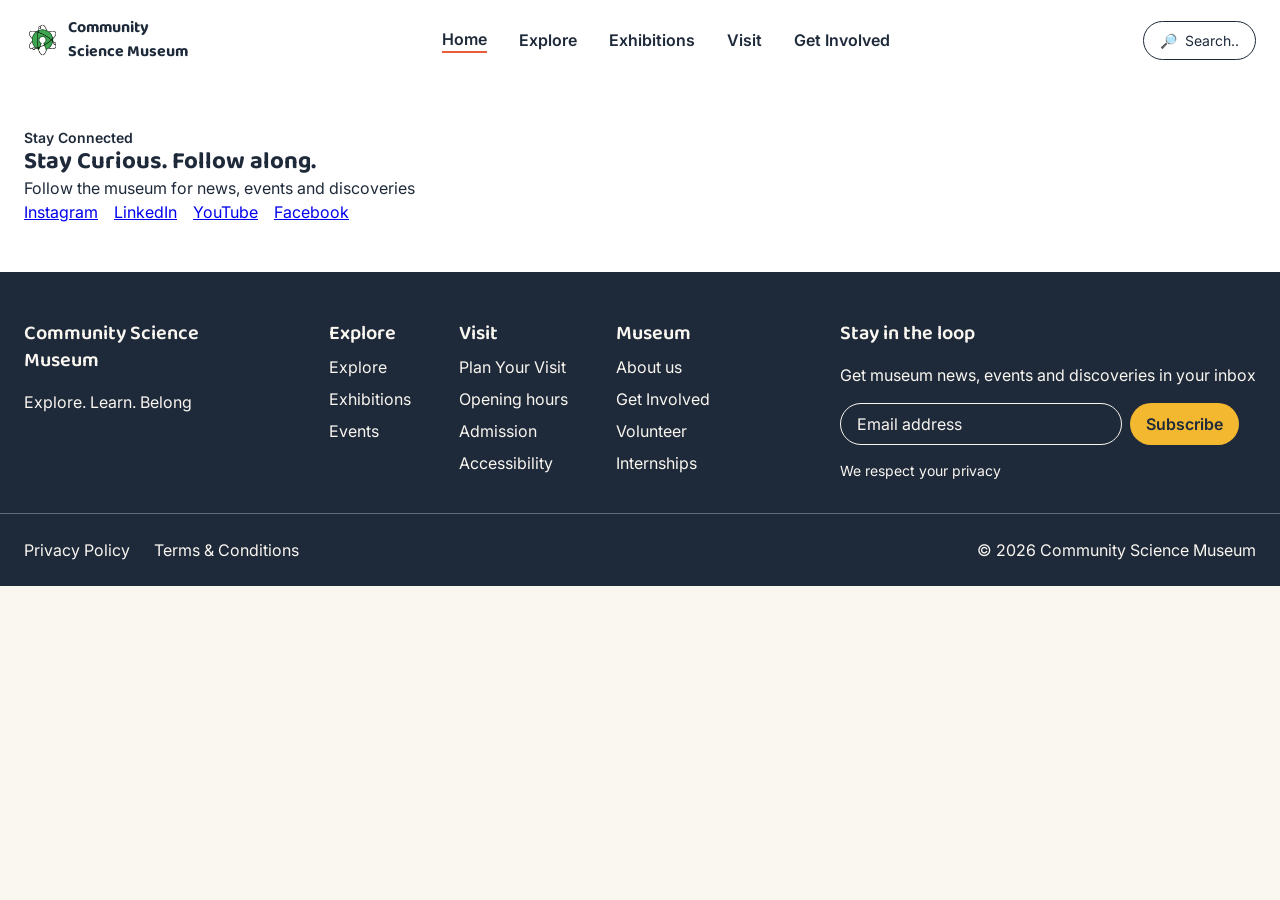
==== index.html @ ab9bcbfc "Build shared layout and base styles" ====
<!DOCTYPE html>
<html lang="en">
<head>
    <meta charset="UTF-8">
    <meta name="viewport" content="width=device-width, initial-scale=1.0">
    <title>Community Science Museum</title>

    <link rel="preconnect" href="https://fonts.googleapis.com"/>
    <link rel="preconnect" href="https://fonts.gstatic.com" crossorigin/>
    <link href="https://fonts.googleapis.com/css2?family=Baloo+2:wght@600;700;800&family=Inter:wght@400;600&display=swap" rel="stylesheet"/>

    <link rel="stylesheet" href="css/styles.css">
</head>
<body>
    <header class="site-header">
        <div class="container header-content">
            <a class="site-logo" href="index.html">
                <img src="images/logo.jpg" alt="Community Science Museum Logo">
                <span>Community<br /> Science Museum</span>
            </a>
            <nav class="main-nav" aria-label="Main navigation">
                <a class="active" href="index.html">Home</a>
                <a href="explore.html">Explore</a>
                <a href="exhibitions.html">Exhibitions</a>
                <a href="visit.html">Visit</a>
                <a href="get-involved.html">Get Involved</a>
            </nav>
            <div class="search-bar">
                <span class="search-icon">🔎</span>
                <span>Search..</span>
            </div>
            <button class="menu-toggle" aria-label="Open navigation">
                <span></span>
                <span></span>
                <span></span>
            </button>

        </div>
    </header>
    <section class="stay-connected">
        <div class="container stay-connected-content">
            <div>
                <p class="label">Stay Connected</p>
                <h2>Stay Curious. Follow along.</h2>
                <p>Follow the museum for news, events and discoveries</p>
            </div>

            <div class="social-links">
                <a href="#" aria-label="Instagram">Instagram</a>
                <a href="#" aria-label="LinkedIn">LinkedIn</a>
                <a href="#" aria-label="YouTube">YouTube</a>
                <a href="#" aria-label="Facebook">Facebook</a>
            </div>
        </div>
    </section>

    <footer class="site-footer">
        <div class="container footer-content">
            <div class="footer-brand">
                <h3>Community Science<br /> Museum</h3>
                <p>Explore. Learn. Belong</p>
            </div>
            <div class="footer-links">
                <div>
                    <h3>Explore</h3>
                    <a href="explore.html">Explore</a>
                    <a href="exhibitions.html">Exhibitions</a>
                    <a href="#">Events</a>
                </div>
                <div>
                    <h3>Visit</h3>
                    <a href="visit.html">Plan Your Visit</a>
                    <a href="#">Opening hours</a>
                    <a href="#">Admission</a>
                    <a href="#">Accessibility</a>
                </div>
                <div>
                    <h3>Museum</h3>
                    <a href="#">About us</a>
                    <a href="get-involved.html">Get Involved</a>
                    <a href="get-involved.html">Volunteer</a>
                    <a href="get-involved.html">Internships</a>
                </div>
            </div>
            <div class="newsletter">
                <h3>Stay in the loop</h3>
                <p>Get museum news, events and discoveries in your inbox</p>
                <div class="newsletter-form">
                    <input type="email" placeholder="Email address" aria-label="Email address" />
                    <button type="button">Subscribe</button>
                </div>
                <p class="small-text">We respect your privacy</p>
            </div>
        </div>
            <div class="container footer-bottom">
                <div>
                    <a href="#">Privacy Policy</a>
                    <a href="#">Terms & Conditions</a>
                </div>
                <p>&copy; 2026 Community Science Museum</p>
            </div>
    </footer>
</body>
</html>
---- css/styles.css ----
:root {
    --color-navy: #1e2a3a;
    --color-background: #faf6f0;
    --color-border: #e5e2d9;
    --color-text-secondary: #5f6b78;

    --color-coral: #e85d3b;
    --color-purple: #6c4fd1;
    --color-green: #4ca771;
    --color-teal: #2e8b8b;
    --color-yellow: #f4b730;

    --space-1: 8px;
    --space-2: 16px;
    --space-3: 24px;
    --space-4: 32px;
    --space-5: 48px;
    --space-6: 64px;
}

/* Base Styles */

* {
    box-sizing: border-box;
}

img {
    max-width: 100%;
    display: block;
}

/* Global Typography */

body {
    margin: 0;
    font-family: 'Inter', sans-serif;
    font-size: 1rem;
    line-height: 1.5;
    background-color: var(--color-background);
    color: var(--color-navy);
}

h1,
h2,
h3 {
    font-family: "Baloo 2", sans-serif;
    margin: 0;
}

h1 {
    font-size: 2.25rem;
    line-height: 1.06;
    font-weight: 800;
}

h2 {
    font-size: 1.5rem;
    line-height: 1.2;
    font-weight: 700;
}

h3 {
    font-size: 1.25rem;
    line-height: 1.33;
    font-weight: 600;
}

p {
    margin: 0;
}

.small-text {
    font-size: 0.875rem;
    line-height: 1.4;
}

.label {
    font-size: 0.875rem;
    line-height: 1.4;
    font-weight: 600;
}

/* Layout */

.container {
    width: 100%;
    margin: 0 auto;
    padding: 0 var(--space-3);
}

.section {
    padding: var(--space-5) 0;
}

/* Header */

.site-header {
    background-color: #ffffff;
    padding: var(--space-2) 0;
}

.header-content {
    display: flex;
    justify-content: space-between;
    align-items: center;
}

.site-logo {
    display: flex;
    align-items: center;
    gap: var(--space-1);
    color: var(--color-navy);
    text-decoration: none;
}

.site-logo img {
    height: 36px;
    width: 36px;
    object-fit: contain;
}

.site-logo span {
    font-family: "Baloo 2", sans-serif;
    font-size: 1rem;
    font-weight: 700;
}

.menu-toggle {
    display: flex;
    flex-direction: column;
    gap: 5px;
    padding: var(--space-2);
    background: none;
    border: none;
    cursor: pointer;
}

.menu-toggle span {
    width: 24px;
    height: 2px;
    background-color: var(--color-navy);
}

/* Navigation */

.main-nav {
    display: none;
}

.main-nav a {
    color: var(--color-navy);
    text-decoration: none;
    font-size: 1rem;
    font-weight: 600;
}

.main-nav a.active {
    border-bottom: 2px solid var(--color-coral);
}

.search-bar {
    display: none;
}
/* Buttons and links */

.btn-primary {
    display: inline-block;
    padding: 14px var(--space-3);
    background-color: var(--color-navy);
    color: var(--color-background);
    text-decoration: none;
    border-radius: 999px;
    font-weight: 600;
    font-size: 1rem;
}

.btn-secondary {
    display: inline-block;
    padding: 14px var(--space-3);
    background-color: var(--color-background);
    color: var(--color-navy);
    text-decoration: none;
    border-radius: 999px;
    font-weight: 600;
    font-size: 1rem;
    border: 1px solid var(--color-navy);
}

.text-link {
    color: var(--color-navy);
    text-decoration: none;
    font-weight: 600;
    font-size: 1rem;
}

/* Stay Connected */

.stay-connected {
    background-color: #ffffff;
    padding: var(--space-5) 0;
}
.stay-connected content {
    display: flex;
    flex-direction: column;
    gap: var(--space-3);
}
.stay-connected h2 {
    font-size: 1.5rem;
}
.stay-connected .label {
    color: var(--color-purple)
    text-transform: uppercase;
}
.social-links {
    display: flex;
    gap: var(--space-2);
}

/* Footer */

.site-footer {
    background-color: var(--color-navy);
    color: var(--color-background);
    padding: var(--space-5) 0 var(--space-3);
}
.footer-content {
    display: flex;
    flex-direction: column;
    gap: var(--space-4);
}
.site-footer h3 {
    color: var(--color-background);
}
.site-footer a {
    color: var(--color-background);
    text-decoration: none;
}
.footer-brand,
.footer-links,
.newsletter {
    display: flex;
    flex-direction: column;
    gap: var(--space-2);
}
.footer-links > div {
    display: flex;
    flex-direction: column;
    gap: var(--space-1);
}
.newsletter-form {
    display: flex;
    gap: var(--space-1);
    flex-direction: column;
}
.newsletter-form input,
.newsletter-form button {
    font: inherit;
}
.newsletter-form input {
    padding: var(--space-1) var(--space-2);
    border: 1px solid var(--color-background);
    border-radius: 999px;
    background-color: transparent;
    color: var(--color-background);
}
.newsletter-form input::placeholder {
    color: var(--color-background);
}
.newsletter-form button {
    padding: var(--space-1) var(--space-2);
    border: none;
    border-radius: 999px;
    background-color: var(--color-yellow);
    color: var(--color-navy);
    font-weight: 600;
}
.footer-bottom {
    display: flex;
    flex-direction: column;
    gap: var(--space-2);
    margin-top: var(--space-4);
    padding-top: var(--space-3);
    border-top: 1px solid rgba(255, 255, 255, 0.3);
}
.footer-bottom > div {
    display: flex;
    flex-direction: column;
    gap: var(--space-1);
}

/* Desktop */

@media (min-width: 1024px) {
    .main-nav {
        display: flex;
        align-items: center;
        gap: var(--space-4);
    }

    .search-bar {
        display: flex;
        align-items: center;
        gap: var(--space-1);
        padding: var(--space-1) var(--space-2);
        border: 1px solid var(--color-navy);
        border-radius: 999px;
        font-size: 0.875rem;
    }

    .stay-connected content {
        flex-direction: row;
        justify-content: space-between;
        align-items: center;
    }

    .footer-content {
        flex-direction: row;
        justify-content: space-between;
        align-items: flex-start;
    }

    .footer-links {
        flex-direction: row;
        gap: var(--space-5);
    }

    .newsletter-form {
        flex-direction: row;
    }

    .footer-bottom {
        flex-direction: row;
        justify-content: space-between;
        align-items: center;
    }

    .footer-bottom > div {
        flex-direction: row;
        gap: var(--space-3);
    }


    .menu-toggle {
        display: none;
    }
}
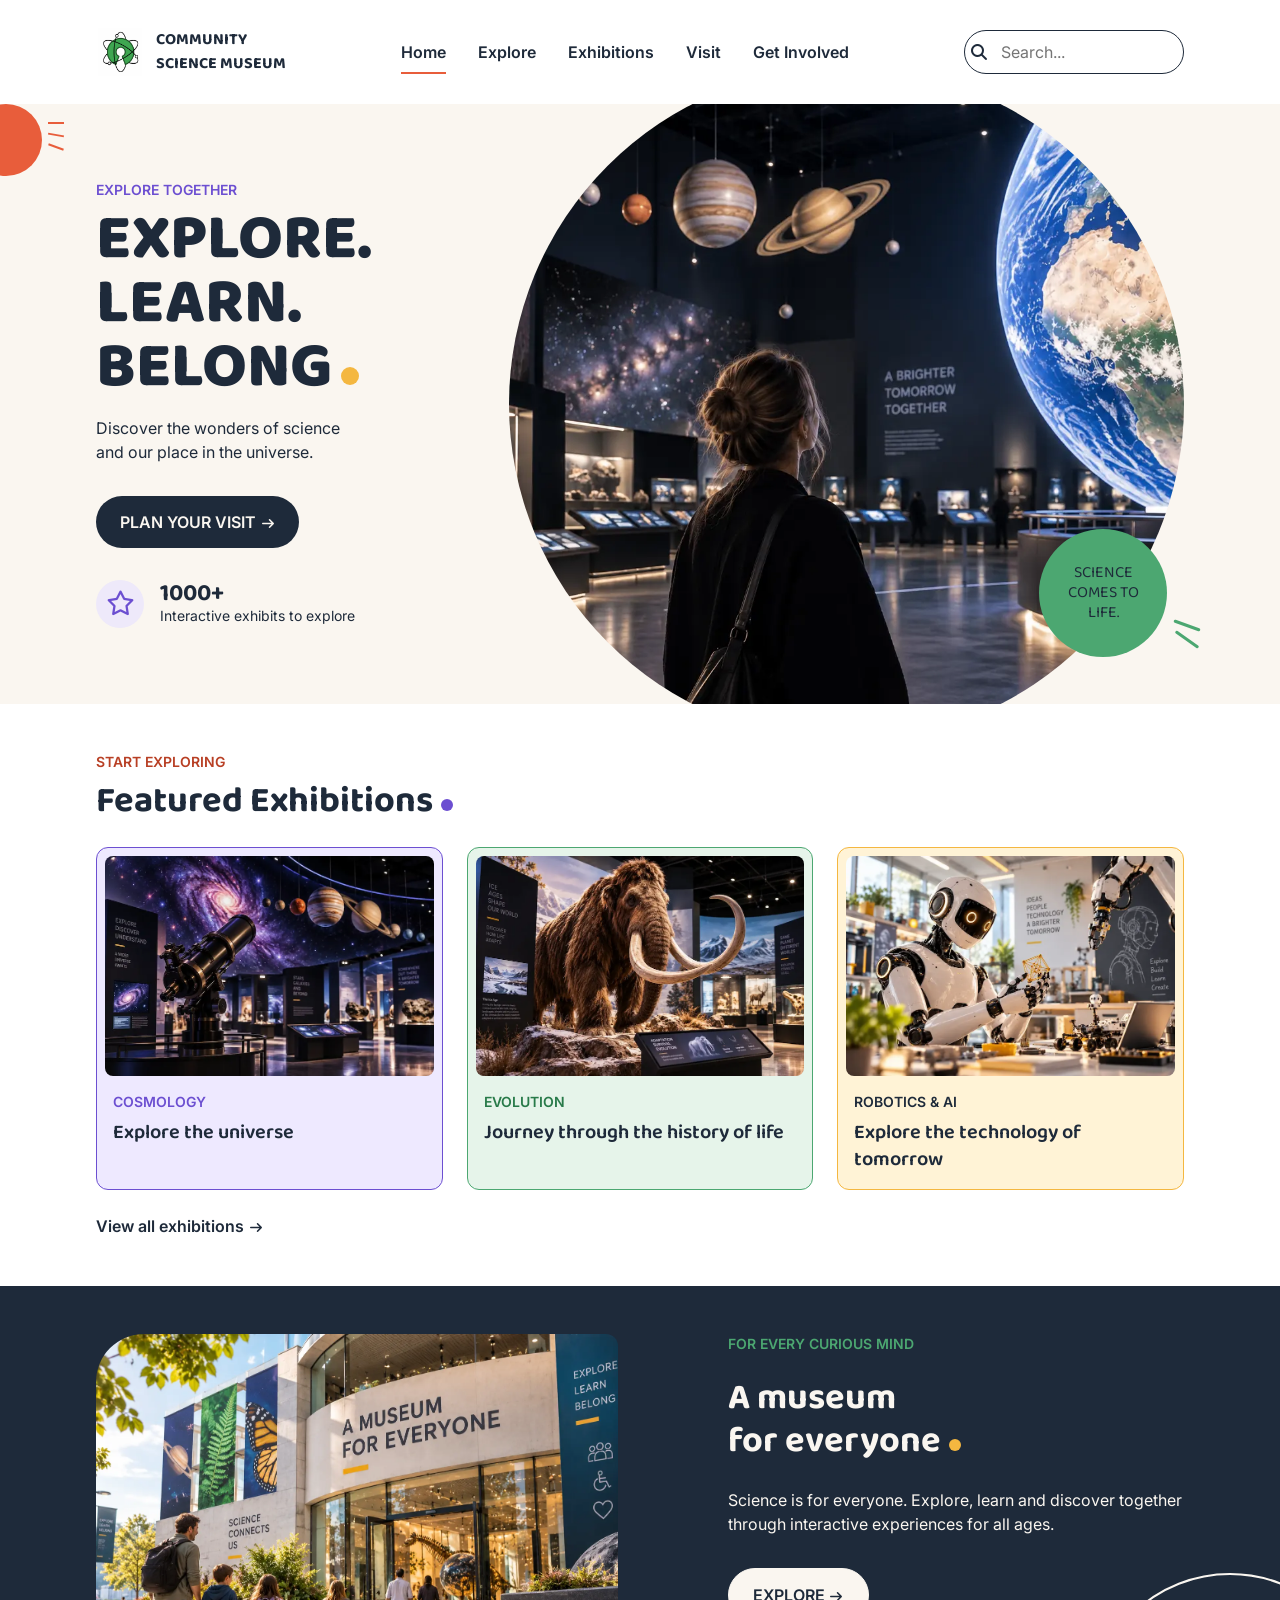
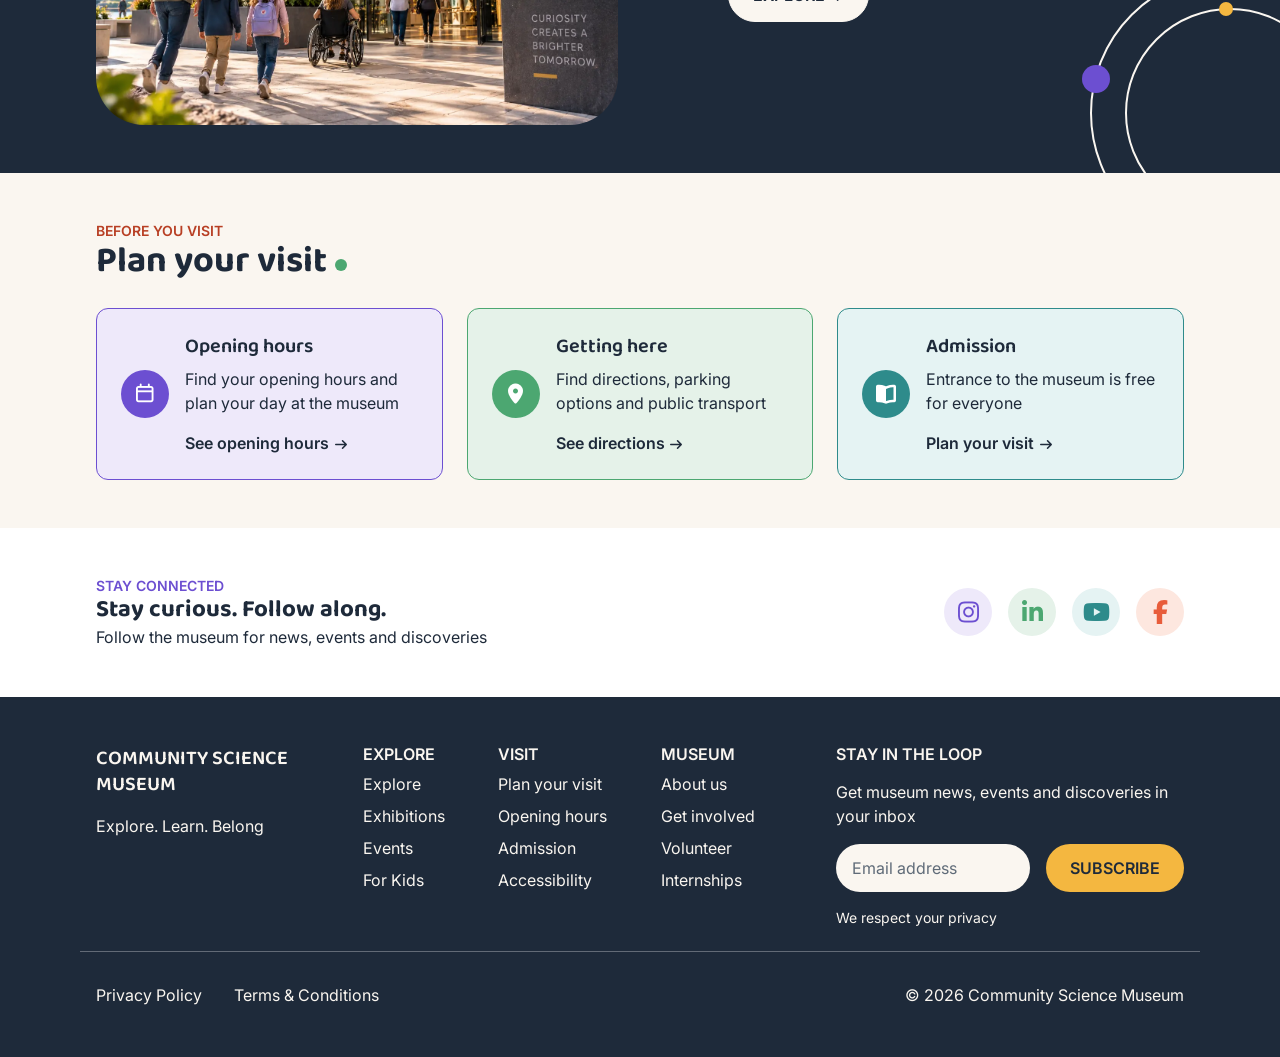
==== commit 2835ef1a: "Finalize website styling and text before deployment" ====
--- a/index.html
+++ b/index.html
@@ -3,53 +3,284 @@
 <head>
     <meta charset="UTF-8">
     <meta name="viewport" content="width=device-width, initial-scale=1.0">
-    <title>Community Science Museum</title>
+    <title>Community Science Museum | Home</title>
+    <meta
+        name="description"
+        content="Explore the Community Science Museum, with interactive exhibitions and science experiences for curious minds of all ages."
+    />
 
     <link rel="preconnect" href="https://fonts.googleapis.com"/>
     <link rel="preconnect" href="https://fonts.gstatic.com" crossorigin/>
     <link href="https://fonts.googleapis.com/css2?family=Baloo+2:wght@600;700;800&family=Inter:wght@400;600&display=swap" rel="stylesheet"/>
-
+     <link
+        rel="stylesheet"
+        href="fontawesome/css/all.min.css"
+    />
     <link rel="stylesheet" href="css/styles.css">
 </head>
 <body>
+
     <header class="site-header">
         <div class="container header-content">
             <a class="site-logo" href="index.html">
-                <img src="images/logo.jpg" alt="Community Science Museum Logo">
+                <img src="images/logo.webp" alt="">
                 <span>Community<br /> Science Museum</span>
             </a>
             <nav class="main-nav" aria-label="Main navigation">
-                <a class="active" href="index.html">Home</a>
+                <a class="active" href="index.html" aria-current="page">Home</a>
                 <a href="explore.html">Explore</a>
                 <a href="exhibitions.html">Exhibitions</a>
                 <a href="visit.html">Visit</a>
                 <a href="get-involved.html">Get Involved</a>
             </nav>
-            <div class="search-bar">
-                <span class="search-icon">🔎</span>
-                <span>Search..</span>
-            </div>
-            <button class="menu-toggle" aria-label="Open navigation">
+            <form class="search-bar" action="coming-soon.html" method="get">
+                <i class="fa-solid fa-magnifying-glass" aria-hidden="true"></i>
+                <input 
+                    type="search"
+                    name="q"
+                    placeholder="Search..."
+                    aria-label="Search the museum">
+            </form>
+            <details class="mobile-menu">
+                <summary class="menu-toggle" aria-label="Open navigation">
+                    <span></span>
+                    <span></span>
+                    <span></span>
+                </summary>
+                <nav class="mobile-nav" aria-label="Mobile navigation">
+                    <a class="active" href="index.html" aria-current="page">Home</a>
+                    <a href="explore.html">Explore</a>
+                    <a href="exhibitions.html">Exhibitions</a>
+                    <a href="visit.html">Visit</a>
+                    <a href="get-involved.html">Get Involved</a>
+                </nav>
+            </details>
+
+        </div>
+    </header>
+
+    <main>
+       <section class="home-hero">
+            <div class="hero-coral-decoration" aria-hidden="true">
                 <span></span>
                 <span></span>
                 <span></span>
-            </button>
-
-        </div>
-    </header>
+            </div>
+            <div class="container hero-content">
+                <div class="hero-text">
+               <p class="label">Explore Together</p>
+               <h1>
+                EXPLORE.<br />
+                LEARN.<br />
+                BELONG<span class="hero-dot"></span>
+               </h1>
+               <p class="hero-description">
+                Discover the wonders of science<br /> and our place in the universe.
+               </p>
+               <a class="btn-primary" href="visit.html">
+                Plan your visit
+                <i class="fa-solid fa-arrow-right" aria-hidden="true"></i>
+                </a>
+            <div class="hero-stats">
+                <i class="fa-regular fa-star hero-star" aria-hidden="true"></i>
+                <div>
+                    <p class="stat-number">1000+</p>
+                    <p class="stat-caption">Interactive exhibits to explore</p>
+                </div>
+            </div>
+        </div>
+            <div class="hero-visual">
+            <div class="hero-image">
+                <picture>
+                    <source
+                        media="(max-width: 767px)"
+                        srcset="images/home/home-hero-mobile.webp"
+                    >
+                    <img
+                        src="images/home/home-hero.webp"
+                        alt="Interactive science museum exhibition"
+                        width="1364"
+                        height="1024"
+                        fetchpriority="high"
+                    >
+                </picture>
+            </div>
+                <div class="hero-badge">
+                    <span class="badge-text">SCIENCE<br />COMES TO<br /> LIFE.</span>
+                    <span class="badge-ray badge-ray-one" aria-hidden="true"></span>
+                    <span class="badge-ray badge-ray-two" aria-hidden="true"></span>
+                </div>
+            </div>
+        </div>       
+    </section>
+        <section class="featured-exhibitions">
+            <div class="container">
+                <div class="section-heading">
+                    <p class="label">Start Exploring</p>
+                    <h2>Featured Exhibitions<span class="heading-dot heading-dot-purple" aria-hidden="true"></span></h2>
+                </div>
+                <div class="exhibition-cards">
+                    <article class="exhibition-card cosmology-card">
+                        <img
+                            src="images/home/home-cosmology.webp"
+                            alt="Cosmology exhibition"
+                            width="800"
+                            height="533"
+                            loading="lazy"
+                        />
+                        <div class="card-content">
+                            <p class="label">Cosmology</p>
+                            <h3>Explore the universe</h3>
+                        </div>
+                    </article>
+                    <article class="exhibition-card evolution-card">
+                        <img
+                            src="images/home/home-evolution.webp"
+                            alt="Evolution exhibition"
+                            width="800"
+                            height="533"
+                            loading="lazy"
+                        />
+                        <div class="card-content">
+                            <p class="label">Evolution</p>
+                            <h3>Journey through the history of life</h3>
+                        </div>
+                    </article>
+                    <article class="exhibition-card robotics-card">
+                        <img
+                            src="images/home/home-robotics-ai.webp"
+                            alt="Robotics and artificial intelligence exhibition"
+                            width="800"
+                            height="533"
+                            loading="lazy"
+                        />
+                        <div class="card-content">
+                            <p class="label">Robotics & AI</p>
+                            <h3>Explore the technology of tomorrow</h3>
+                        </div>
+                    </article>
+                </div>
+
+            <a class="text-link" href="exhibitions.html">
+                View all exhibitions
+                <i class="fa-solid fa-arrow-right" aria-hidden="true"></i>
+            </a>
+        </div>
+    </section>
+
+        <section class="museum-for-everyone">
+            <div class="container museum-for-everyone-content">
+                <div class="museum-for-everyone-image">
+                    <picture>
+                        <source
+                            media="(max-width: 767px)"
+                            srcset="images/home/home-museum-for-everyone-mobile.webp"
+                        >
+                        <img
+                            src="images/home/home-museum-for-everyone.webp"
+                            alt="Visitors outside the Community Science Museum"
+                            width="1364"
+                            height="1024"
+                            loading="lazy"
+                        >
+                    </picture>
+                </div>
+                <div class="museum-for-everyone-text">
+                    <p class="label">For every curious mind</p>
+                    <h2>A museum<br />for everyone<span class="heading-dot heading-dot-yellow" aria-hidden="true"></span></h2>
+                    <p>
+                        Science is for everyone. Explore, learn and discover together through interactive experiences for all ages.
+                    </p>
+                    <a class="btn-secondary" href="explore.html">
+                        Explore
+                        <i class="fa-solid fa-arrow-right" aria-hidden="true"></i>
+                    </a>
+                </div>
+                <div class="museum-decoration" aria-hidden="true">
+                    <div class="museum-orbit orbit-outer">
+                        <span class="orbit-dot purple-dot"></span>
+                    </div>
+                    <div class="museum-orbit orbit-inner">
+                        <span class="orbit-dot yellow-dot"></span>
+                    </div>
+                </div>
+            </div>
+            
+    </section>
+        <section class="plan-visit">
+            <div class="container">
+                <div class="section-heading">
+                    <p class="label">Before you visit</p>
+                    <h2>Plan your visit<span class="heading-dot heading-dot-green" aria-hidden="true"></span></h2>
+                </div>
+                <div class="visit-cards">
+
+                <article class="visit-card opening-hours-card">
+                    <div class="visit-icon">
+                        <i class="fa-regular fa-calendar" aria-hidden="true"></i>
+                    </div>
+
+                        <div>
+                            <h3>Opening hours</h3>
+                            <p>Find your opening hours and plan your day at the museum</p>
+                            <a class="text-link" href="visit.html#opening-hours">See opening hours
+                                <i class="fa-solid fa-arrow-right" aria-hidden="true"></i>
+                            </a>
+                        </div>
+                    </article>
+                    <article class="visit-card getting-here-card">
+                        <div class="visit-icon">
+                            <i class="fa-solid fa-location-dot" aria-hidden="true"></i>
+                        </div>
+
+                        <div>
+                            <h3>Getting here</h3>
+                            <p>Find directions, parking options and public transport</p>
+                            <a class="text-link" href="visit.html#location">See directions
+                                <i class="fa-solid fa-arrow-right" aria-hidden="true"></i>
+                            </a> 
+                        </div>
+                    </article>
+
+                    <article class="visit-card admission-card">
+                        <div class="visit-icon">
+                            <i class="fa-solid fa-book-open" aria-hidden="true"></i>
+                        </div>
+
+                        <div>
+                            <h3>Admission</h3>
+                            <p>Entrance to the museum is free for everyone</p>
+                            <a class="text-link" href="visit.html#admission">Plan your visit
+                                <i class="fa-solid fa-arrow-right" aria-hidden="true"></i>
+                            </a>
+                        </div>
+                    </article>
+                </div> 
+            </div>
+        </section>
+    </main>
+
     <section class="stay-connected">
         <div class="container stay-connected-content">
             <div>
                 <p class="label">Stay Connected</p>
-                <h2>Stay Curious. Follow along.</h2>
+                <h2>Stay curious. Follow along.</h2>
                 <p>Follow the museum for news, events and discoveries</p>
             </div>
 
             <div class="social-links">
-                <a href="#" aria-label="Instagram">Instagram</a>
-                <a href="#" aria-label="LinkedIn">LinkedIn</a>
-                <a href="#" aria-label="YouTube">YouTube</a>
-                <a href="#" aria-label="Facebook">Facebook</a>
+                <a class="social-link instagram" href="coming-soon.html" aria-label="Instagram">
+                    <i class="fa-brands fa-instagram" aria-hidden="true"></i>
+                </a>
+                <a class="social-link linkedin" href="coming-soon.html" aria-label="LinkedIn">
+                    <i class="fa-brands fa-linkedin-in" aria-hidden="true"></i>
+                </a>
+                <a class="social-link youtube" href="coming-soon.html" aria-label="YouTube">
+                    <i class="fa-brands fa-youtube" aria-hidden="true"></i>
+                </a>
+                <a class="social-link facebook" href="coming-soon.html" aria-label="Facebook">
+                    <i class="fa-brands fa-facebook-f" aria-hidden="true"></i>
+                </a>
             </div>
         </div>
     </section>
@@ -57,45 +288,51 @@
     <footer class="site-footer">
         <div class="container footer-content">
             <div class="footer-brand">
-                <h3>Community Science<br /> Museum</h3>
+                <p class="footer-brand-name">COMMUNITY SCIENCE<br /> MUSEUM</p>
                 <p>Explore. Learn. Belong</p>
             </div>
             <div class="footer-links">
                 <div>
-                    <h3>Explore</h3>
+                    <h2>EXPLORE</h2>
                     <a href="explore.html">Explore</a>
                     <a href="exhibitions.html">Exhibitions</a>
-                    <a href="#">Events</a>
-                </div>
-                <div>
-                    <h3>Visit</h3>
-                    <a href="visit.html">Plan Your Visit</a>
-                    <a href="#">Opening hours</a>
-                    <a href="#">Admission</a>
-                    <a href="#">Accessibility</a>
-                </div>
-                <div>
-                    <h3>Museum</h3>
-                    <a href="#">About us</a>
-                    <a href="get-involved.html">Get Involved</a>
-                    <a href="get-involved.html">Volunteer</a>
-                    <a href="get-involved.html">Internships</a>
+                    <a href="coming-soon.html">Events</a>
+                    <a href="explore.html#kids">For Kids</a>
+                </div>
+                <div>
+                    <h2>VISIT</h2>
+                    <a href="visit.html">Plan your visit</a>
+                    <a href="visit.html#opening-hours">Opening hours</a>
+                    <a href="visit.html#admission">Admission</a>
+                    <a href="visit.html#accessibility">Accessibility</a>
+                </div>
+                <div>
+                    <h2>MUSEUM</h2>
+                    <a href="coming-soon.html">About us</a>
+                    <a href="get-involved.html">Get involved</a>
+                    <a href="get-involved.html#volunteer">Volunteer</a>
+                    <a href="get-involved.html#internships">Internships</a>
                 </div>
             </div>
             <div class="newsletter">
-                <h3>Stay in the loop</h3>
+                <h2>STAY IN THE LOOP</h2>
                 <p>Get museum news, events and discoveries in your inbox</p>
-                <div class="newsletter-form">
-                    <input type="email" placeholder="Email address" aria-label="Email address" />
-                    <button type="button">Subscribe</button>
-                </div>
+                <form class="newsletter-form" action="coming-soon.html" method="get">
+                    <input
+                        type="email"
+                        placeholder="Email address"
+                        aria-label="Email address"
+                        required
+                    >
+                    <button type="submit">SUBSCRIBE</button>
+                </form>                
                 <p class="small-text">We respect your privacy</p>
             </div>
         </div>
             <div class="container footer-bottom">
                 <div>
-                    <a href="#">Privacy Policy</a>
-                    <a href="#">Terms & Conditions</a>
+                    <a href="coming-soon.html">Privacy Policy</a>
+                    <a href="coming-soon.html">Terms & Conditions</a>
                 </div>
                 <p>&copy; 2026 Community Science Museum</p>
             </div>
--- a/css/styles.css
+++ b/css/styles.css
@@ -8,7 +8,12 @@
     --color-purple: #6c4fd1;
     --color-green: #4ca771;
     --color-teal: #2e8b8b;
-    --color-yellow: #f4b730;
+    --color-yellow: #f4b740;
+
+    --color-coral-text: #b83f24;
+    --color-green-text: #287a49;
+    --color-teal-text: #216969;
+    --color-yellow-text: #856000;
 
     --space-1: 8px;
     --space-2: 16px;
@@ -111,6 +116,7 @@
     gap: var(--space-1);
     color: var(--color-navy);
     text-decoration: none;
+    text-transform: uppercase;
 }
 
 .site-logo img {
@@ -141,6 +147,50 @@
     background-color: var(--color-navy);
 }
 
+.mobile-menu {
+    display: none;
+}
+
+.mobile-menu summary {
+    list-style: none;
+    cursor: pointer;
+}
+
+.mobile-menu summary::-webkit-details-marker {
+    display: none;
+}
+
+.mobile-nav {
+
+    position: absolute;
+    top: 100%;
+    right: 0;
+    z-index: 10;
+    display: flex;
+    flex-direction: column;
+    gap: 16px;
+    width: 180px;
+    padding: 20px;
+    background-color: var(--color-background);
+    border: 1px solid var(--color-border);
+    border-radius: 12px;
+    box-shadow: 0 4px 12px rgba(30, 42, 58, 0.15);
+}
+
+.mobile-nav a {
+    color: var(--color-navy);
+    text-decoration: none;
+    font-weight: 600;
+}
+
+.mobile-nav a.active {
+    color: var(--color-coral-text);
+    font-weight: 700;
+    border-bottom: 2px solid var(--color-coral-text);
+    padding-bottom: 4px;
+    width: max-content;
+}
+
 /* Navigation */
 
 .main-nav {
@@ -148,19 +198,28 @@
 }
 
 .main-nav a {
+    position: relative;
     color: var(--color-navy);
     text-decoration: none;
     font-size: 1rem;
     font-weight: 600;
 }
 
-.main-nav a.active {
-    border-bottom: 2px solid var(--color-coral);
-}
+.main-nav a.active::after {
+    content: "";
+    position: absolute;
+    left: 0;
+    right: 0;
+    bottom: -10px;
+    height: 2px;
+    background-color: var(--color-coral);
+}
+
 
 .search-bar {
     display: none;
 }
+
 /* Buttons and links */
 
 .btn-primary {
@@ -172,6 +231,7 @@
     border-radius: 999px;
     font-weight: 600;
     font-size: 1rem;
+    text-transform: uppercase;
 }
 
 .btn-secondary {
@@ -184,6 +244,7 @@
     font-weight: 600;
     font-size: 1rem;
     border: 1px solid var(--color-navy);
+    text-transform: uppercase;
 }
 
 .text-link {
@@ -193,13 +254,1729 @@
     font-size: 1rem;
 }
 
+.fa-arrow-right {
+    font-size: 0.75rem;
+}
+
+/* HOME - Hero */
+
+.home-hero {
+    position: relative;
+    padding: var(--space-5) 0;
+}
+
+.hero-coral-decoration {
+    display: none;
+}
+
+.hero-content {
+    display: flex;
+    flex-direction: column;
+    gap: var(--space-4);
+}
+
+.hero-text {
+    display: flex;
+    flex-direction: column;
+    align-items: flex-start;
+}
+
+.home-hero .label {
+    color: var(--color-purple);
+    text-transform: uppercase;
+    margin-bottom: var(--space-1);
+}
+
+.home-hero h1 {
+    margin-bottom: var(--space-2);
+}
+
+.hero-dot {
+    display: inline-block;
+    width: 18px;
+    height: 18px;
+    margin-left: var(--space-1);
+    border-radius: 50%;
+    background-color: var(--color-yellow);
+}
+
+.hero-stats {
+    display: flex;
+    align-items: center;
+    gap: var(--space-2);
+    margin-top: var(--space-4);
+}
+
+.hero-star {
+    width: 48px;
+    height: 48px;
+    flex-shrink: 0;
+    display: flex;
+    align-items: center;
+    justify-content: center;
+    border-radius: 50%;
+    background-color: #eee9fa;
+    color: var(--color-purple);
+    font-size: 1.5rem;
+}
+
+.stat-number {
+    font-family: "Baloo 2", sans-serif;
+    font-size: 1.5rem;
+    font-weight: 700;
+    line-height: 1;
+}
+
+.stat-caption {
+    font-size: 0.875rem;
+    line-height: 1.4;
+}
+
+.hero-description {
+    max-width: 20rem;
+    margin-bottom: var(--space-4);
+
+}
+.hero-visual {
+    position: relative;
+}
+
+.hero-image {
+    overflow: hidden;
+    border-radius: 32px;
+}
+
+.hero-badge {
+    --badge-color: var(--color-green);
+    position: absolute;
+    display: flex;
+    align-items: center;
+    justify-content: center;
+    width: 128px;
+    height: 128px;
+    border-radius: 50%;
+    background-color: var(--badge-color);
+    text-align: center;
+}
+
+.badge-text {
+    font-family: "Baloo 2", sans-serif;
+    font-size: 1rem;
+    line-height: 1.25;
+    font-weight: 400;
+    color: var(--color-navy);
+    text-transform: uppercase;
+}
+
+.badge-ray {
+    position: absolute;
+    width: 28px;
+    height: 3px;
+    border-radius: 4px;
+    right: -34px;
+    background-color: var(--badge-color);
+}
+
+.badge-ray-one {
+    bottom: 30px;
+    transform: rotate(20deg);
+}
+
+.badge-ray-two {
+    bottom: 16px;
+    transform: rotate(35deg);
+}
+
+.explore-hero-badge,
+.exhibitions-hero-badge {
+    --badge-color: var(--color-teal)
+}
+
+.visit-hero-badge,
+.get-involved-hero-badge {
+    --badge-color: var(--color-yellow);
+}
+
+.hero-image img {
+    width: 100%;
+    height: 280px;
+    object-fit: cover;
+}
+
+/* HOME - Featured Exhibitions */
+
+.featured-exhibitions {
+    background-color: #ffffff;
+    padding: var(--space-5) 0;
+}
+
+.featured-exhibitions .section-heading {
+    margin-bottom: var(--space-3);
+}
+
+.featured-exhibitions .label {
+    color: var(--color-coral-text);
+    text-transform: uppercase;
+    margin-bottom: var(--space-1);
+}
+
+.exhibition-cards {
+    display: flex;
+    flex-direction: column;
+    gap: var(--space-3);
+    margin-bottom: var(--space-3);
+}
+
+.exhibition-card {
+    border: 1px solid;
+    border-radius: 12px;
+    overflow: hidden;
+}
+
+.exhibition-card img {
+    width: calc(100% - 16px);
+    margin: 8px 8px 0;
+    height: 220px;
+    object-fit: cover;
+    border-radius: 8px;
+}
+
+.card-content {
+    padding: var(--space-2);
+}
+
+.card-content .label {
+    margin-bottom: var(--space-1);
+}
+
+.cosmology-card {
+    border-color: var(--color-purple);
+    background-color: #eee9ff;
+}
+
+.cosmology-card .label {
+    color: var(--color-purple);
+}
+
+.evolution-card {
+    border-color: var(--color-green);
+    background-color: #e6f4ea;
+}
+
+.evolution-card .label {
+    color: var(--color-green-text);
+}
+
+.robotics-card {
+    border-color: var(--color-yellow);
+    background-color: #fff3d6;
+}
+
+.robotics-card .label {
+    color: var(--color-navy);
+}
+
+/* HOME - Museum for Everyone */
+
+.museum-for-everyone {
+    background-color: var(--color-navy);
+    color: var(--color-background);
+    padding: var(--space-5) 0;
+}
+
+.museum-for-everyone-content {
+    display: flex;
+    flex-direction: column;
+    gap: var(--space-5);
+}
+
+.museum-for-everyone-image {
+    overflow: hidden;
+    border-radius: 48px 12px 48px 48px;
+}
+
+.museum-for-everyone-image img {
+    width: 100%;
+    height: auto;
+    aspect-ratio: 4 / 3;
+    object-fit: cover;
+}
+
+.museum-for-everyone-text {
+    display: flex;
+    flex-direction: column;
+    align-items: flex-start;
+    gap: var(--space-3);
+}
+
+.museum-for-everyone .label {
+    color: var(--color-green);
+    text-transform: uppercase;
+}
+
+.museum-for-everyone h2 {
+    color: var(--color-background);
+}
+
+.museum-for-everyone-text > p:not(.label) {
+    max-width: 34rem;
+}
+
+.museum-for-everyone .btn-secondary {
+    margin-top: var(--space-1);
+    background-color: var(--color-background);
+    color: var(--color-navy);
+    border-color: var(--color-background);
+}
+
+.museum-decoration {
+    display: none;
+}
+
+/* HOME - Plan your visit */
+
+.plan-visit {
+    background-color: var(--color-background);
+    padding: var(--space-5) 0;
+}
+
+.plan-visit .section-heading {
+    margin-bottom: var(--space-3);
+}
+
+.plan-visit .label {
+    color: var(--color-coral-text);
+    text-transform: uppercase;
+}
+
+.visit-cards {
+    display: flex;
+    flex-direction: column;
+    gap: var(--space-2);
+}
+
+.visit-card {
+    display: flex;
+    align-items: center;
+    gap: var(--space-2);
+    padding: var(--space-3);
+    border: 1px solid;
+    border-radius: 12px;
+}
+
+.visit-card h3 {
+    margin-bottom: var(--space-1);
+}
+
+.visit-card p {
+    margin-bottom: var(--space-2);
+}
+
+.visit-icon {
+    flex-shrink: 0;
+    display: flex;
+    align-items: center;
+    justify-content: center;
+    width: 48px;
+    height: 48px;
+    border-radius: 50%;
+    font-size: 1.25rem;
+    color: #ffffff;
+}
+
+.opening-hours-card .visit-icon {
+    background-color: var(--color-purple);
+}
+
+.getting-here-card .visit-icon {
+    background-color: var(--color-green);
+}
+
+.admission-card .visit-icon {
+    background-color: var(--color-teal);
+}
+
+.plan-visit .opening-hours-card {
+    background-color: #eee9fa;
+    border-color: var(--color-purple);
+    margin-bottom: 0;
+}
+
+.getting-here-card {
+    background-color: #e5f2e9;
+    border-color: var(--color-green);
+}
+
+.admission-card {
+    background-color: #e5f3f3;
+    border-color: var(--color-teal);
+}
+
+/* EXPLORE - Hero */
+
+.explore-hero {
+    position: relative;
+    background-color: var(--color-background);
+    padding: var(--space-5) 0;
+    overflow: hidden;
+}
+
+.explore-hero .label {
+    color: var(--color-purple);
+    text-transform: uppercase;
+    margin-bottom: var(--space-1);
+}
+
+.explore-hero h1 {
+    margin-bottom: var(--space-2);
+}
+
+.explore-hero-badge {
+    position: absolute;
+    display: flex;
+    align-items: center;
+    justify-content: center;
+    width: 128px;
+    height: 128px;
+    border-radius: 50%;
+    background-color: var(--color-teal);
+    color: #080f16;
+    text-align: center;
+    font-family: "Baloo 2", sans-serif;
+    font-size: 0.875rem;
+    line-height: 1.2;
+    font-weight: 600;
+}
+
+/* EXPLORE - For Kids */
+
+.explore-kids {
+    background-color: #f3efff;
+    padding: var(--space-5) 0;
+}
+
+.explore-kids-content {
+    display: flex;
+    flex-direction: column;
+    gap: var(--space-4);
+}
+
+.explore-kids-image {
+    position: relative;
+    overflow: visible;
+}
+
+.explore-kids-image img {
+    width: 100%;
+    height: auto;
+    object-fit: cover;
+    border-radius: 12px 48px 48px 48px;
+}
+
+.kids-image-decoration {
+    position: absolute;
+    top: -18px;
+    left: -20px;
+    width: 40px;
+    height: 40px;
+    z-index: 2;
+}
+
+.kids-image-decoration span {
+    position: absolute;
+    width: 22px;
+    height: 2px;
+    border-radius: 4px;
+    background-color: var(--color-purple);
+    right: 0;
+}
+
+.kids-image-decoration span:nth-child(1) {
+    top: 0;
+    left: 24px;
+    transform: rotate(90deg);
+}
+
+.kids-image-decoration span:nth-child(2) {
+    top: 5px;
+    left: 5px;
+    transform: rotate(55deg);
+}
+
+.kids-image-decoration span:nth-child(3) {
+    top: 20px;
+    left: -5px;
+    transform: rotate(20deg);
+}
+
+.kids-image-decoration span:nth-child(4) {
+    top: 35px;
+    left: -8px;
+    transform: rotate(-8deg);
+}
+
+.explore-kids-text {
+    display: flex;
+    flex-direction: column;
+    align-items: flex-start;
+}
+
+.explore-kids .label {
+    color: var(--color-purple);
+    text-transform: uppercase;
+    margin-bottom: var(--space-1);
+}
+
+.explore-kids h2 {
+    margin-bottom: var(--space-2);
+}
+
+.explore-kids-text > p:not(.label) {
+    max-width: 30rem;
+    margin-bottom: var(--space-3);
+}
+
+.kids-programs {
+    width: 100%;
+    display: flex;
+    flex-direction: column;
+    gap: var(--space-2);
+}
+
+.program-card {
+    padding: var(--space-2);
+    border: 1px solid;
+    border-radius: 12px;
+}
+
+.program-card:first-child {
+    background-color: #eee9fa;
+    border-color: var(--color-purple);
+}
+
+.program-card:last-child {
+    background-color: #e5f3f3;
+    border-color: var(--color-teal);
+}
+
+.program-card h3 {
+    font-size: 1rem;
+    margin-bottom: var(--space-1);
+
+}
+
+.program-card p {
+    font-size: 0.875rem;
+    line-height: 1.4;
+}
+
+.program-icon {
+    width: 40px;
+    height: 40px;
+    margin-bottom: var(--space-1);
+    border-radius: 50%;
+    display: flex;
+    align-items: center;
+    justify-content: center;
+    color: #ffffff;
+    font-size: 1.25rem;
+}
+
+.purple-icon {
+    background-color: var(--color-purple);
+}
+
+.teal-icon {
+    background-color: var(--color-teal);
+}
+.heading-dot {
+    display: inline-block;
+    width: 12px;
+    height: 12px;
+    margin-left: var(--space-1);
+    border-radius: 50%;
+}
+
+.heading-dot-yellow {
+    background-color: var(--color-yellow);
+}
+
+.heading-dot-green {
+    background-color: var(--color-green);
+}
+
+.heading-dot-purple {
+    background-color: var(--color-purple);
+}
+
+.explore-kids .heading-dot {
+    background-color: var(--color-teal);
+}
+
+/* EXPLORE - For Teachers */
+
+.explore-teachers {
+    background-color: var(--color-background);
+    padding: var(--space-4) 0;
+}
+
+.teachers-main {
+    display: flex;
+    flex-direction: column;
+    gap: var(--space-4);
+    margin-bottom: var(--space-4);
+}
+
+.teachers-text {
+    display: flex;
+    flex-direction: column;
+    align-items: flex-start;
+}
+
+.explore-teachers .label {
+    color: var(--color-coral-text);
+    text-transform: uppercase;
+    margin-bottom: var(--space-1);
+}
+
+.explore-teachers h2 {
+    margin-bottom: var(--space-2);
+}
+
+.teachers-text > p:not(.label) {
+    max-width: 36rem;
+    margin-bottom: var(--space-3);
+}
+
+.teachers-image {
+    overflow: hidden;
+    border-radius: 48px 12px 48px 48px;
+}
+
+.teachers-image img {
+    width: 100%;
+    height: auto;
+    object-fit: cover;
+}
+
+.teacher-options {
+    display: flex;
+    flex-direction: column;
+    gap: var(--space-2);
+}
+
+.teacher-option {
+    display: flex;
+    align-items: center;
+    gap: var(--space-2);
+    padding: var(--space-2);
+    border: 1px solid var(--color-green);
+    border-radius: 12px;
+    background-color: #eef8f2;
+    color: var(--color-navy);
+    text-decoration: none;
+}
+
+.teacher-option h3 {
+    font-size: 1rem;
+    margin-bottom: var(--space-1);
+}
+
+.teacher-option p {
+    font-size: 0.875rem;
+    line-height: 1.4;
+}
+
+.explore-teachers .heading-dot {
+    background-color: var(--color-green);
+}
+
+.teacher-icon {
+    width: 40px;
+    height: 40px;
+    flex-shrink: 0;
+    display: flex;
+    align-items: center;
+    justify-content: center;
+    border-radius: 50%;
+    background-color: var(--color-green);
+    color: #ffffff;
+    font-size: 1.2rem;
+}
+
+.teacher-option-text {
+    flex: 1;
+}
+
+.teacher-arrow {
+    margin-left: auto;
+    flex-shrink: 0;
+    font-size: 0.875rem;
+}
+
+/* EXPLORE - Researchers */
+
+.explore-researchers {
+    background-color: var(--color-navy);
+    color: var(--color-background);
+    padding: var(--space-5) 0;
+}
+
+.researchers-content {
+    display: flex;
+    flex-direction: column;
+    gap: var(--space-4);
+}
+
+.researchers-image {
+    overflow: hidden;
+    border-radius: 12px 48px 12px 48px;
+}
+
+.researchers-image img {
+    width: 100%;
+    height: auto;
+    object-fit: cover;
+}
+
+.researchers-text {
+    display: flex;
+    flex-direction: column;
+    align-items: flex-start;
+}
+
+.explore-researchers .label {
+    color: var(--color-green);
+    text-transform: uppercase;
+    margin-bottom: var(--space-1);
+}
+
+.explore-researchers h2 {
+    color: var(--color-background);
+    margin-bottom: var(--space-2);
+}
+
+.researchers-text > p:not(.label) {
+    max-width: 36rem;
+    margin-bottom: var(--space-3);
+}
+
+.explore-researchers .heading-dot {
+    background-color: var(--color-yellow);
+}
+
+.explore-researchers .btn-secondary {
+    background-color: var(--color-background);
+    color: var(--color-navy);
+    border-color: var(--color-background);
+}
+
+/* EXHIBITIONS - Hero */
+
+.exhibitions-hero {
+    position: relative;
+    background-color: var(--color-background);
+    padding: var(--space-5) 0;
+    overflow: hidden;
+}
+
+.exhibitions-hero .label {
+    color: var(--color-purple);
+    text-transform: uppercase;
+    margin-bottom: var(--space-1);
+}
+
+.exhibitions-hero h1 {
+    margin-bottom: var(--space-2);
+}
+
+.exhibitions-hero-badge {
+    position: absolute;
+    display: flex;
+    align-items: center;
+    justify-content: center;
+    width: 128px;
+    height: 128px;
+    border-radius: 50%;
+    background-color: var(--color-teal);
+    text-align: center;
+    font-family: "Baloo 2", sans-serif;
+    font-size: 0.875rem;
+    line-height: 1.2;
+    font-weight: 600;
+}
+
+.exhibitions-hero-badge .badge-text {
+     color: #080f16;
+}
+
+/* EXHIBITIONS - Exhibition Spaces */
+
+.exhibition-spaces {
+    background-color: #f3efff;
+    padding: var(--space-5) 0;
+}
+
+.exhibition-spaces .section-heading {
+    margin-bottom: var(--space-4);
+}
+
+.exhibition-spaces .section-heading .label {
+    color: var(--color-purple);
+    text-transform: uppercase;
+    margin-bottom: var(--space-1);
+}
+
+.exhibition-space-cards {
+    display: flex;
+    flex-direction: column;
+    gap: var(--space-3);
+}
+
+.exhibition-space-card {
+    overflow: hidden;
+    border: 1px solid;
+    border-radius: 12px;
+}
+
+.exhibition-space-card img {
+    display: block;
+    width: calc(100% - 16px);
+    height: auto;
+    margin: 8px 8px 0;
+    aspect-ratio: 16 / 9;
+    object-fit: cover;
+    border-radius: 8px;
+}
+
+.exhibition-space-content {
+    padding: var(--space-2);
+}
+
+.exhibition-space-content .label {
+    margin-bottom: var(--space-1);
+    text-transform: uppercase;
+}
+
+.exhibition-space-content h3 {
+    font-family: "Inter", sans-serif;
+    font-size: 1.125rem;
+    font-weight: 600;
+    line-height: 1.4;
+    margin-bottom: var(--space-1);
+}
+
+.exhibition-space-content > p:not(.label) {
+    font-size: 0.875rem;
+    line-height: 1.4;
+    margin-bottom: var(--space-2);
+}
+
+/* Cosmology */
+
+.cosmology-space {
+    background-color: #eee9fa;
+    border-color: var(--color-purple);
+}
+
+.cosmology-space .label,
+.cosmology-space .text-link {
+    color: var(--color-purple);
+}
+
+/* Evolution */
+
+.evolution-space {
+    background-color: #e5f2e9;
+    border-color: var(--color-green);
+}
+
+.evolution-space .label,
+.evolution-space .text-link {
+    color: var(--color-green-text);
+}
+
+/* Biology & Medicine */
+
+.biology-space {
+    background-color: #e5f3f3;
+    border-color: var(--color-teal);
+}
+
+.biology-space .label,
+.biology-space .text-link {
+    color: var(--color-teal-text);
+}
+
+/* Robotics & AI */
+
+.robotics-space {
+    background-color: #fffcf5;
+    border-color: var(--color-yellow);
+}
+
+.robotics-space .label,
+.robotics-space .text-link {
+    color: var(--color-yellow-text);
+}
+
+/* Ecology */
+
+.ecology-space {
+    background-color: #e5f2e9;
+    border-color: var(--color-green);
+}
+
+.ecology-space .label,
+.ecology-space .text-link {
+    color: var(--color-green-text);
+}
+
+/* Special Events */
+
+.events-space {
+    background-color: #f8eeeb;
+    border-color: var(--color-coral);
+}
+
+.events-space .label,
+.events-space .text-link {
+    color: var(--color-coral-text);
+}
+
+#special-events {
+    background-color: var(--color-background);
+}
+
+#special-events .label {
+    text-transform: uppercase;
+    margin-bottom: 8px;
+}
+
+#special-events .exhibition-space-cards {
+    display: grid;
+    grid-template-columns: 1fr;
+    gap: 24px;
+    align-items: start;
+}
+
+#special-events .event-secondary {
+    display: grid;
+    gap: 24px;
+}
+
+#special-events .event-featured {
+    background-color: #f8eeeb;
+    border-color: var(--color-coral);
+}
+
+#special-events .event-featured .label {
+    color: var(--color-coral-text);
+}
+
+#special-events .event-lecture {
+    background-color: #eee9fa;
+    border-color: var(--color-purple);
+}
+
+#special-events .event-lecture .label {
+    color: var(--color-purple)
+}
+
+#special-events .event-energy {
+    background-color: #e6f4ea;
+    border-color: var(--color-green);
+}
+
+#special-events .event-energy .label {
+    color: var(--color-green-text);
+}
+
+#special-events .exhibition-space-content {
+    padding: 24px;
+}
+
+#special-events .exhibition-space-content h3 {
+    font-family: "Baloo 2", sans-serif;
+    font-size: 1.5rem;
+    line-height: 1.2;
+    margin-bottom: 12px;
+}
+
+#special-events .exhibition-space-content > p:not(.label) {
+    font-size: 1rem;
+    line-height: 1.6;
+    margin-bottom: 0;
+}
+
+#special-events .exhibition-space-content p + p {
+    margin-top: 12px;
+}
+
+/* Visit Hero */
+
+.visit-hero {
+    position: relative;
+    background-color: var(--color-background);
+    padding: var(--space-5) 0;
+    overflow: hidden;
+}
+
+.visit-hero .label {
+    color: var(--color-coral-text);
+    text-transform: uppercase;
+    margin-bottom: var(--space-1);
+}
+
+.visit-hero h1 {
+    margin-bottom: var(--space-2);
+    text-transform: uppercase;
+}
+
+.visit-hero .btn-secondary {
+    margin-top: var(--space-1);
+}
+
+.visit-hero-badge {
+    position: absolute;
+    display: flex;
+    align-items: center;
+    justify-content: center;
+    width: 128px;
+    height: 128px;
+    border-radius: 50%;
+    background-color: var(--color-yellow);
+    color: var(--color-navy);
+    text-align: center;
+    font-family: "Baloo 2", sans-serif;
+    font-size: 0.875rem;
+    line-height: 1.2;
+    font-weight: 600;
+}
+
+.visit-label-mobile {
+    display: none;
+}
+
+/* Visit - Location */
+
+.visit-information {
+    background-color: #ffffff;
+    padding: var(--space-5) 0;
+}
+
+.visit-location {
+    position: relative;
+    display: flex;
+    flex-direction: column;
+    align-items: flex-start;
+}
+
+.visit-location .label {
+    color: var(--color-green-text);
+    text-transform: uppercase;
+    margin-bottom: var(--space-1);
+}
+
+.visit-location h2 {
+    margin-bottom: var(--space-2);
+}
+
+.visit-location .heading-dot {
+    background-color: var(--color-green);
+}
+
+.visit-info-text {
+    max-width: 34rem;
+    margin-bottom: var(--space-3);
+}
+
+.location-decoration {
+    position: absolute;
+    top: 130px;
+    right: -30px;
+    width: 100px;
+    height: 100px;
+    border-radius: 50%;
+    background-color: var(--color-coral);
+    z-index: 0;
+}
+
+.location-decoration span {
+    position: absolute;
+    width: 24px;
+    height: 2px;
+    border-radius: 4px;
+    background-color: var(--color-coral);
+    right: -30px;
+}
+
+.location-decoration span:nth-child(1) {
+    top: 5px;
+    right: -25px;
+    transform: rotate(-45deg);
+}
+
+.location-decoration span:nth-child(2) {
+    top: 22px;
+    right: -34px;
+    transform: rotate(-15deg);
+}
+
+.visit-map {
+    position: relative;
+    z-index: 1;
+    width: 100%;
+    overflow: hidden;
+    border-radius: 48px 12px 48px 12px;
+    margin-bottom: var(--space-2);
+}
+
+.visit-map img {
+    width: 100%;
+    height: auto;
+    object-fit: cover;
+}
+
+.location-details {
+    width: 100%;
+    display: flex;
+    align-items: center;
+    gap: var(--space-2);
+}
+
+.location-icon {
+    width: 40px;
+    height: 40px;
+    flex-shrink: 0;
+    border-radius: 50%;
+    background-color: #e5f2e9;
+}
+
+.location-icon,
+.admission-icon {
+    display: flex;
+    align-items: center;
+    justify-content: center;
+    color: var(--color-green);
+    font-size: 1.1rem;
+}
+
+.location-details h3 {
+    font-size: 1rem;
+}
+
+.location-details p {
+    font-size: 0.875rem;
+}
+.location-details .btn-secondary {
+    margin-left: auto;
+    padding: 10px var(--space-2);
+    font-size: 0.875rem;
+}
+
+/* Visit - Admission */
+
+.visit-admission {
+    display: flex;
+    flex-direction: column;
+    align-items: flex-start;
+    margin-top: var(--space-5);
+}
+
+.visit-admission .label {
+    color: var(--color-coral-text);
+    text-transform: uppercase;
+    margin-bottom: var(--space-1);
+}
+
+.visit-admission h2 {
+    margin-bottom: var(--space-2);
+}
+
+.visit-admission .heading-dot {
+    background-color: var(--color-yellow);
+}
+
+.admission-options {
+    width: 100%;
+    max-width: 390px;
+    display: flex;
+    flex-direction: column;
+    gap: var(--space-2);
+    margin-top: var(--space-3);
+}
+
+.admission-option {
+    width: 100%;
+    display: flex;
+    align-items: center;
+    gap: var(--space-2);
+    padding: var(--space-2);
+    border: 1px solid var(--color-green);
+    border-radius: 12px;
+    background-color: #eef8f2;
+    color: var(--color-navy);
+    text-decoration: none;
+}
+
+.admission-icon {
+    width: 40px;
+    height: 40px;
+    flex-shrink: 0;
+    border-radius: 50%;
+    background-color: #d9f0df;
+}
+
+.admission-option h3 {
+    font-size: 1rem;
+    margin-bottom: var(--space-1);
+}
+
+.admission-option p {
+    font-size: 0.875rem;
+    line-height: 1.4;
+}
+
+.admission-option p + p {
+    margin-top: 8px;
+}
+
+.admission-arrow {
+    margin-left: auto;
+    font-size: 1.25rem;
+    line-height: 1;
+}
+
+/* Visit - Opening Hours */
+
+.visit-planning {
+    background-color: #e9e5f8;
+    padding: var(--space-5) 0;
+}
+
+.opening-hours {
+    display: flex;
+    flex-direction: column;
+    align-items: flex-start;
+}
+
+.opening-hours .label {
+    color: var(--color-purple);
+    text-transform: uppercase;
+    margin-bottom: var(--space-1);
+}
+
+.opening-hours h2 {
+    margin-bottom: var(--space-2);
+}
+
+.opening-hours .heading-dot {
+    background-color: var(--color-purple);
+}
+
+.opening-hours .visit-info-text {
+    max-width: 18rem;
+}
+
+.opening-hours-card {
+    width: 100%;
+    border: 1px solid var(--color-purple);
+    border-radius: 12px;
+    overflow: hidden;
+    background-color: #ffffff;
+    margin-bottom: var(--space-3);
+}
+
+.opening-hours-row {
+    display: flex;
+    justify-content: space-between;
+    align-items: center;
+    padding: 12px var(--space-3);
+    border-bottom: 1px solid #ded8ef;
+    font-size: 0.875rem;
+}
+
+.opening-hours-row:last-child {
+    border-bottom: none;
+}
+
+.special-hours {
+    width: 100%;
+    display: flex;
+    align-items: center;
+    gap: var(--space-2);
+}
+
+.special-hours-icon {
+    width: 40px;
+    height: 40px;
+    flex-shrink: 0;
+    border-radius: 50%;
+    background-color: #ded5fb;
+}
+
+.special-hours h3 {
+    font-size: 1rem;
+}
+
+.special-hours p{
+    font-size: 0.875rem;
+}
+
+.special-hours .btn-secondary {
+    margin-left: auto;
+    padding: 10px var(--space-2);
+    font-size: 0.875rem;
+    background-color: #ffffff;
+}
+
+.planning-decoration {
+    display: none;
+}
+
+/* Visit - Accessibility */
+
+.visit-accessibility {
+    display: flex;
+    flex-direction: column;
+    align-items: flex-start;
+    margin-top: var(--space-5);
+}
+
+.visit-accessibility h2 {
+    margin-bottom: var(--space-2);
+}
+
+.visit-accessibility .label {
+    color: #246b40;
+    text-transform: uppercase;
+    margin-bottom: var(--space-1);
+}
+
+.visit-accessibility .heading-dot {
+    background-color: var(--color-green);
+}
+
+.accessibility-list {
+    width: 100%;
+    display: flex;
+    flex-direction: column;
+    gap: var(--space-2);
+}
+
+.accessibility-item,
+.assistance-card {
+    display: flex;
+    align-items: center;
+    gap: var(--space-2);
+}
+
+.accessibility-icon {
+    width: 40px;
+    height: 40px;
+    flex-shrink: 0;
+    border-radius: 50%;
+    background-color: #ded6fa;
+}
+
+.special-hours-icon,
+.accessibility-icon {
+    display: flex;
+    align-items: center;
+    justify-content: center;
+    color: var(--color-purple);
+    font-size: 1.3rem;
+}
+
+.accessibility-item h3,
+.assistance-card h3 {
+    font-size: 1rem;
+}
+
+.accessibility-item p,
+.assistance-card p {
+    font-size: 0.875rem;
+}
+
+.assistance-card {
+    margin-top: var(--space-4);
+    padding: var(--space-2);
+    width: 100%;
+    background-color: #ded6fa;
+    border-radius: 8px;
+    display: flex;
+    align-items: center;
+    gap: var(--space-2);
+}
+
+.assistance-card .accessibility-icon {
+    width: 40px;
+    height: 40px;
+    flex-shrink: 0;
+    border-radius: 50%;
+    background-color: var(--color-purple);
+    color: #ded5fb;
+}
+
+/* Visit - More to Explore */
+
+.visit-more {
+    background-color: var(--color-background);
+    padding: var(--space-5) 0;
+}
+
+.visit-more .section-heading {
+    margin-bottom: var(--space-3);
+}
+
+.visit-more .section-heading .label {
+    color: var(--color-coral-text);
+    text-transform: uppercase;
+    margin-bottom: var(--space-1);
+}
+
+.visit-more .heading-dot {
+    background-color: var(--color-yellow);
+}
+
+.visit-more-grid {
+    display: grid;
+    grid-template-columns: 1fr;
+    gap: var(--space-3);
+}
+
+.visit-more-card {
+    overflow: hidden;
+    border-radius: 12px;
+}
+
+.visit-more-card img {
+    display: block;
+    width: calc(100% - 16px);
+    height: auto;
+    margin: 8px 8px 0;
+    aspect-ratio: 16 / 9;
+    object-fit: cover;
+    border-radius: 8px;
+}
+
+.visit-more-content {
+    padding: var(--space-2);
+}
+
+.visit-more-content .label {
+    text-transform: uppercase;
+}
+
+.visit-more h3 {
+    margin-bottom: var(--space-1);
+}
+
+.visit-more-content > p:not(.label) {
+    margin-bottom: var(--space-2);
+}
+
+.food-card {
+    background-color: rgba(76, 167, 113, 0.08);
+    border: 1px solid var(--color-green);
+}
+
+.food-card .label,
+.food-card .text-link {
+    color: var(--color-green);
+}
+
+.shop-card {
+    background-color: rgba(108, 79, 209, 0.08);
+    border: 1px solid var(--color-purple);
+}
+
+.shop-card .label,
+.shop-card .text-link {
+    color: var(--color-purple);
+}
+
+.opening-hours,
+.visit-accessibility {
+    scroll-margin-top: 110px;
+}
+
+/* GET INVOLVED - Hero */
+
+.get-involved-hero {
+    position: relative;
+    background-color: var(--color-background);
+    padding: var(--space-5) 0;
+    overflow: hidden;
+}
+
+.get-involved-hero .label {
+    color: var(--color-coral-text);
+    text-transform: uppercase;
+    margin-bottom: var(--space-1);
+}
+
+.get-involved-hero h1 {
+    margin-bottom: var(--space-2);
+}
+
+.get-involved-hero-badge {
+    position: absolute;
+    display: flex;
+    align-items: center;
+    justify-content: center;
+    width: 128px;
+    height: 128px;
+    border-radius: 50%;
+    background-color: var(--color-yellow);
+    color: var(--color-navy);
+    text-align: center;
+    font-family: "Baloo 2", sans-serif;
+    font-size: 0.875rem;
+    line-height: 1.2;
+    font-weight: 600;
+}
+
+/* GET INVOLVED - Support the museum */
+
+.support-museum {
+    background-color: #ffffff;
+    padding: var(--space-5) 0;
+}
+
+.support-museum-content {
+    display: flex;
+    flex-direction: column;
+    gap: var(--space-4);
+}
+
+.support-image {
+    position: relative;
+    overflow: visible;
+}
+
+.support-image img {
+    width: 100%;
+    height: auto;
+    aspect-ratio: 4 / 3;
+    object-fit: cover;
+    border-radius: 12px 48px 48px 12px;
+}
+
+.support-text {
+    display: flex;
+    flex-direction: column;
+    align-items: flex-start;
+}
+
+.support-museum .label {
+    color: var(--color-coral-text);
+    text-transform: uppercase;
+    margin-bottom: var(--space-1);
+}
+
+.support-museum h2 {
+    margin-bottom: var(--space-2);
+}
+
+.support-museum .heading-dot {
+    background-color: var(--color-yellow);
+}
+
+.support-text > p:not(.label) {
+    max-width: 34rem;
+    margin-bottom: var(--space-3);
+}
+
+.support-options {
+    width: 100%;
+    display: flex;
+    flex-direction: column;
+    gap: var(--space-2);
+}
+
+.support-option {
+    padding: var(--space-2);
+    border: 1px solid;
+    border-radius: 12px;
+}
+
+.support-option-link {
+    color: inherit;
+    text-decoration: none;
+}
+
+.support-option:first-child {
+    background-color: #eee9fa;
+    border-color: var(--color-purple);
+}
+
+.support-option:last-child {
+    background-color: #e5f3f3;
+    border-color: var(--color-teal);
+}
+
+.support-icon {
+    width: 40px;
+    height: 40px;
+    margin-bottom: var(--space-1);
+    border-radius: 50%;
+    display: flex;
+    align-items: center;
+    justify-content: center;
+    color: #ffffff;
+    font-size: 1.3rem;
+}
+
+.support-option:first-child .support-icon {
+    background-color: var(--color-purple);
+}
+
+.support-option:last-child .support-icon {
+    background-color: var(--color-teal);
+}
+
+.support-option h3 {
+    font-size: 1rem;
+    margin-bottom: var(--space-1);
+}
+
+.support-option p {
+    font-size: 0.875rem;
+    line-height: 1.4;
+}
+
+.support-option p + p {
+    margin-top: 8px;
+}
+
+/* GET INVOLVED - Volunteer */
+
+.volunteer-section {
+    position: relative;
+    overflow: hidden;
+    background-color: #f3efff;
+    padding: var(--space-5) 0;
+}
+
+.volunteer-content {
+    display: flex;
+    flex-direction: column;
+    gap: var(--space-4);
+}
+
+.volunteer-text {
+    display: flex;
+    flex-direction: column;
+    align-items: flex-start;
+}
+
+.volunteer-section .label {
+    color: var(--color-purple);
+    text-transform: uppercase;
+    margin-bottom: var(--space-1);
+}
+
+.volunteer-section h2 {
+    margin-bottom: var(--space-2);
+}
+
+.volunteer-section .heading-dot {
+    background-color: var(--color-purple);
+}
+
+.volunteer-text p:not(.label) {
+    max-width: 34rem;
+    margin-bottom: var(--space-2);
+}
+
+.volunteer-text .btn-secondary {
+    margin-top: var(--space-2);
+    color: var(--color-purple);
+    border-color: var(--color-purple);
+    background-color: transparent;
+}
+
+.volunteer-image {
+    overflow: hidden;
+    border-radius: 48px 12px 48px 12px;
+}
+
+.volunteer-image img {
+    width: 100%;
+    height: auto;
+    aspect-ratio: 4 / 3;
+    object-fit: cover;
+}
+
+.volunteer-decoration {
+    display: none;
+}
+
+/* GET INVOLVED - Internships */
+
+.internship-section {
+    background-color: var(--color-background);
+    padding: var(--space-5) 0;
+}
+
+.internship-content {
+    display: flex;
+    flex-direction: column;
+    gap: var(--space-4);
+}
+
+.internship-image {
+    overflow: hidden;
+    border-radius: 12px 48px 48px 12px;
+}
+
+.internship-image img {
+    width: 100%;
+    height: auto;
+    aspect-ratio: 4 / 3;
+    object-fit: cover;
+}
+
+.internship-text {
+    display: flex;
+    flex-direction: column;
+    align-items: flex-start;
+}
+
+.internship-section .label {
+    color: var(--color-green-text);
+    text-transform: uppercase;
+    margin-bottom: var(--space-1);
+}
+
+.internship-section h2 {
+    margin-bottom: var(--space-2);
+}
+
+.internship-section .heading-dot {
+    background-color: var(--color-green);
+}
+
+.internship-text > p:not(.label) {
+    max-width: 34rem;
+    margin-bottom: var(--space-3);
+}
+
+.internship-section .btn-secondary {
+    color: var(--color-green-text);
+    border-color: var(--color-green);
+    background-color: transparent;
+}
+
 /* Stay Connected */
 
 .stay-connected {
     background-color: #ffffff;
     padding: var(--space-5) 0;
 }
-.stay-connected content {
+.stay-connected-content {
     display: flex;
     flex-direction: column;
     gap: var(--space-3);
@@ -208,7 +1985,7 @@
     font-size: 1.5rem;
 }
 .stay-connected .label {
-    color: var(--color-purple)
+    color: var(--color-purple);
     text-transform: uppercase;
 }
 .social-links {
@@ -216,7 +1993,47 @@
     gap: var(--space-2);
 }
 
+.social-link {
+    width: 48px;
+    height: 48px;
+    border-radius: 50%;
+    display: flex;
+    align-items: center;
+    justify-content: center;
+    text-decoration: none;
+    font-weight: 700;
+    font-size: 1.5rem;
+}
+
+.social-link.instagram {
+    background-color: #eee9fa;
+    color: var(--color-purple);
+}
+
+.social-link.linkedin {
+    background-color: #e5f2e9;
+    color: var(--color-green);
+}
+
+.social-link.youtube {
+    background-color: #e5f3f3;
+    color: var(--color-teal);
+}
+
+.social-link.facebook {
+    background-color: #fde7df;
+    color: var(--color-coral);
+}
+
 /* Footer */
+
+.footer-brand .footer-brand-name {
+    font-family: "Baloo 2", sans-serif;
+    font-size: 1.25rem;
+    line-height: 1.33;
+    font-weight: 600;
+    color: var(--color-background);
+}
 
 .site-footer {
     background-color: var(--color-navy);
@@ -228,6 +2045,7 @@
     flex-direction: column;
     gap: var(--space-4);
 }
+.site-footer h2,
 .site-footer h3 {
     color: var(--color-background);
 }
@@ -273,6 +2091,7 @@
     background-color: var(--color-yellow);
     color: var(--color-navy);
     font-weight: 600;
+    cursor: pointer;
 }
 .footer-bottom {
     display: flex;
@@ -280,7 +2099,7 @@
     gap: var(--space-2);
     margin-top: var(--space-4);
     padding-top: var(--space-3);
-    border-top: 1px solid rgba(255, 255, 255, 0.3);
+    position: relative;
 }
 .footer-bottom > div {
     display: flex;
@@ -288,26 +2107,1027 @@
     gap: var(--space-1);
 }
 
-/* Desktop */
+.site-footer h2 {
+    font-family: "Inter", sans-serif;
+    font-size: 1rem;
+    line-height: 1.2;
+    font-weight: 600;
+}
+
+/* Shared Hero Dot Colors */
+
+.visit-hero .hero-dot,
+.get-involved-hero .hero-dot {
+    background-color: var(--color-green);
+}
+
+    /* Coming Soon */
+
+    .coming-soon-page {
+        display: flex;
+        align-items: center;
+        justify-content: center;
+        padding: 64px 24px;
+        background-color: var(--color-background);
+        overflow: hidden;
+    }
+
+    .coming-soon-card {
+        width: 100%;
+        max-width: 1000px;
+        display: flex;
+        align-items: center;
+        justify-content: space-between;
+        gap: 64px;
+        padding: 64px;
+        border-radius: 32px 12px 32px 12px;
+        background-color: #e9e5f8;
+        position: relative;
+        overflow: hidden;
+    }
+
+    .coming-soon-content {
+        position: relative;
+        z-index: 2;
+        max-width: 480px;
+    }
+
+    .coming-soon-content .label {
+        columns: var(--color-coral);
+        text-transform: uppercase;
+        margin-bottom: 12px;
+    }
+
+    .coming-soon-content h1 {
+        margin-bottom: 20px;
+    }
+
+    .coming-soon-content > p:not(.label) {
+        margin-bottom: 28px;
+    }
+
+    .coming-soon-visual {
+        position: absolute;
+        right: 0;
+        bottom: 0;
+        width: 280px;
+        height: 320px;
+        overflow: visible;
+        pointer-events: none;
+    }
+
+    .coming-soon-orbit {
+        position: absolute;
+        width: 300px;
+        height: 300px;
+        top: 100px;
+        left: 140px;
+        border: 1px dashed var(--color-purple);
+        border-radius: 50%;
+    }
+
+    .coming-soon-circle {
+        position: absolute;
+        border-radius: 50%;
+    }
+
+    .coming-soon-circle-purple {
+        width: 220px;
+        height: 220px;
+        top: 160px;
+        left: 200px;
+        background-color: #ded6fa;
+    }
+
+    .coming-soon-circle-green {
+        width: 20px;
+        height: 20px;
+        top: 144px;
+        left: 144px;
+        background-color: var(--color-green);
+    }
+
+    .coming-soon-circle-yellow {
+        width: 56px;
+        height: 56px;
+        top: 20px;
+        left: 170px;
+        background-color: var(--color-yellow);
+    }
+
+    .coming-soon-content h1 .heading-dot {
+        display: inline-block;
+        width: 14px;
+        height: 14px;
+        margin-left: 6px;
+        border-radius: 50%;
+        background-color: var(--color-purple);
+    }
+
+/* MOBILE */
+
+@media (max-width: 767px) {
+
+/* Hero */
+
+  :is(
+    .home-hero,
+    .explore-hero,
+    .exhibitions-hero,
+    .visit-hero,
+    .get-involved-hero
+  ) {
+    padding: 44px 0 72px;
+  }
+
+   :is(
+    .home-hero,
+    .explore-hero,
+    .exhibitions-hero,
+    .visit-hero,
+    .get-involved-hero
+  ) h1 {
+    font-size: 2.25rem;
+    line-height: 1.06;
+    margin-bottom: 32px;
+  }
+
+   :is(
+    .home-hero,
+    .explore-hero,
+    .exhibitions-hero,
+    .visit-hero,
+    .get-involved-hero
+  ) .hero-description {
+    margin-bottom: 24px;
+  }
+
+  .hero-content {
+    flex-direction: column;
+    gap: 32px;
+  }
+
+  .home-hero .hero-content {
+    gap: 16px;
+  }
+
+  .hero-stats {
+    margin-top: 28px;
+    margin-bottom: 0;
+  }
+  
+  .hero-visual {
+    position: relative;
+    width: 100%;
+  }
+
+  .hero-image {
+    overflow: hidden;
+    border-radius: 220px 48px 48px 220px;
+  }
+
+  .hero-image img {
+    width: 100%;
+    height: auto;
+    aspect-ratio: 4 / 3;
+    object-fit: cover;
+  }
+
+   :is(
+    .hero-badge,
+    .explore-hero-badge,
+    .exhibitions-hero-badge,
+    .visit-hero-badge,
+    .get-involved-hero-badge
+  ) {
+    position: absolute;
+    width: 100px;
+    height: 100px;
+    top: auto;
+    right: auto;
+    left: 10px;
+    bottom: 10px;
+    transform: none;
+    z-index: 1;
+  }
+
+  .badge-text {
+    font-size: 0.85rem;
+    line-height: 1.6;
+    color: #ffffff;
+  }
+
+  .visit-hero .badge-text,
+  .get-involved-hero .badge-text {
+    color: var(--color-navy);
+  }
+
+  .badge-ray {
+    width: 30px;
+    height: 4px;
+  }
+
+  .badge-ray-one {
+    bottom: 1px;
+    right: -16px;
+  }
+
+  .badge-ray-two {
+    bottom: -16px;
+    right: 1px;
+  }
+
+  .mobile-menu {
+    display: block;
+    position: relative;
+  }
+
+  /* Visit */
+
+  .visit-hero-info {
+    display: flex;
+    align-items: center;
+    gap: 16px;
+    margin-top: 24px;
+  }
+
+  .visit-hero-info-icon {
+    display: flex;
+    align-items: center;
+    justify-content: center;
+    flex-shrink: 0;
+    width: 40px;
+    height: 40px;
+    border-radius: 50%;
+    background-color: #d9f0df;
+    color: var(--color-green);
+    font-size: 1.3rem;
+  }
+
+  .visit-hero-info-title {
+    font-size: 0.875rem;
+    font-weight: 600;
+    line-height: 1.2;
+  }
+
+  .visit-hero-info-text {
+    font-size: 0.875rem;
+    line-height: 1.4;
+  }
+
+  .visit-hero .hero-dot {
+    background-color: var(--color-green);
+  }
+
+  .visit-hero .btn-primary,
+  .visit-hero .btn-secondary {
+    text-transform: uppercase;
+    width: 240px;
+    max-width: 100%;
+    text-align: center;
+  }
+
+  .visit-hero .btn-secondary {
+    margin-top: 12px;
+  }
+
+  .visit-label-desktop{
+    display: none;
+  }
+
+  .visit-label-mobile {
+    display: inline;
+  }
+
+  .visit-hero h1 {
+    text-transform: none;
+  }
+
+  .visit-hero {
+    padding-bottom: 16px;
+  }
+
+  .visit-information {
+    padding-top: 64px;
+  }
+  
+  .visit-location h2,
+  .visit-admission h2 {
+    font-size: 1.75rem;
+    line-height: 1.2;
+  }
+
+  .visit-location .location-decoration {
+    display: none;
+  }
+
+  .visit-map img {
+    aspect-ratio: 10 / 7;
+    object-fit: cover;
+  }
+
+  .visit-location .btn-secondary {
+    text-transform: uppercase;
+    white-space: nowrap;
+    flex-shrink: 0;
+  }
+
+  .visit-admission .admission-option {
+    border: none;
+    padding: 20px;
+  }
+
+  .admission-option h3 {
+    font-family: "Inter", sans-serif;
+    font-size: 1rem;
+    font-weight: 400;
+  }
+
+  .visit-planning {
+    position: relative;
+    overflow: hidden;
+  }
+
+  .visit-planning .planning-decoration {
+    display: block;
+    position: absolute;
+    right: -150px;
+    bottom: 390px;
+    width: 230px;
+    height: 230px;
+    pointer-events: none;
+  }
+
+  .visit-planning .planning-orbit {
+    position: absolute;
+    right: 0;
+    bottom: 0px;
+    width: 230px;
+    height: 230px;
+    border: 1px dashed var(--color-purple);
+    border-radius: 50%;
+  }
+
+  .visit-planning .planning-circle {
+    position: absolute;
+    right: 60px;
+    bottom: 20px;
+    width: 140px;
+    height: 140px;
+    border-radius: 50%;
+    background-color: #ded6fa;
+  }
+
+  .visit-planning .planning-dot-green {
+    position: absolute;
+    display: block;
+    z-index: 3;
+    width: 20px;
+    height: 20px;
+    top: 40px;
+    left: -50px;
+    border-radius: 50%;
+    background-color: var(--color-green);
+  }
+  
+  .visit-planning .planning-dot-yellow {
+    position: absolute;
+    display: block;
+    z-index: 3;
+    width: 20px;
+    height: 20px;
+    top: 125px;
+    left: -20px;
+    border-radius: 50%;
+    background-color: var(--color-yellow);
+  }
+
+  .special-hours {
+    flex-wrap: wrap;
+    align-items: center;
+  }
+
+  .special-hours .btn-secondary {
+    flex-basis: auto;
+    margin-left: 0;
+    margin-top: 12px;
+    white-space: nowrap;
+    background-color: #e9e5f8;
+  }
+
+  .visit-more h2 {
+    font-size: 1.75rem;
+    line-height: 1.2;
+  }
+
+  .opening-hours,
+  .visit-accessibility {
+    scroll-margin-top: 72px;
+  }
+
+    /* Featured Exhibitions */
+
+    .featured-exhibitions h2 {
+        font-size: 1.75rem;
+    }
+    
+    .featured-exhibitions .exhibition-card img {
+        height: auto;
+        aspect-ratio: 3 / 2;
+        object-fit: cover;
+        border-radius: 12px;
+    }
+
+    .featured-exhibitions .card-content {
+        padding: 24px;
+    }
+
+    .featured-exhibitions .card-content .label {
+        margin-bottom: 12px;
+    }
+
+    .featured-exhibitions .card-content h3 {
+        font-family: "Inter", sans-serif;
+        font-size: 1.125rem;
+        font-weight: 600;
+        line-height: 1.4;
+    }
+
+    /* Museum for Everyone */
+
+
+    .museum-for-everyone-image {
+        border-radius: 96px 24px 24px 96px;
+    }
+
+    .museum-for-everyone h2 {
+        font-size: 2rem;
+        line-height: 1.2;
+    }
+
+    .museum-for-everyone-text > p:not(.label) {
+        font-weight: 400;
+        max-width: 30ch;
+    }
+
+    .museum-for-everyone {
+        position: relative;
+        overflow: hidden;
+    }
+
+    .museum-decoration {
+        display: block;
+        position: absolute;
+        right: -90px;
+        bottom: -80px;
+        width: 240px;
+        height: 240px;
+        pointer-events: none;
+    }
+
+    .museum-decoration .museum-orbit {
+        position: absolute;
+        border: 2px solid var(--color-background);
+        border-radius: 50%;
+    }
+
+    .museum-decoration .orbit-outer {
+        width: 240px;
+        height: 240px;
+        right: 0;
+        bottom: 0;
+    }
+
+    .museum-decoration .orbit-inner {
+        width: 170px;
+        height: 170px;
+        right: 35px;
+        bottom: 35px;
+    }
+
+    .museum-decoration .orbit-dot {
+        position: absolute;
+        display: block;
+        border-radius: 50%;
+    }
+
+    .museum-decoration .purple-dot {
+        width: 24px;
+        height: 24px;
+        background-color: var(--color-purple);
+        top: 80px;
+        left: -8px;
+    }
+
+    .museum-decoration .yellow-dot {
+        width: 10px;
+        height: 10px;
+        background-color: var(--color-yellow);
+        top: 4px;
+        left: 40px;
+    }
+
+    /* Plan your visit */
+
+    .plan-visit h2 {
+        font-size: 1.75rem;
+        line-height: 1.2;
+    }
+
+    .plan-visit .section-heading > .label {
+        margin-bottom: 8px;
+    }
+
+    .plan-visit .section-heading {
+        margin-bottom: 36px;
+    }
+
+    .plan-visit .visit-cards {
+        gap: 24px;
+    }
+
+    .plan-visit .visit-card {
+        padding: 24px;
+        gap: 16px;
+    }
+
+    .plan-visit .visit-icon {
+        width: 56px;
+        height: 56px;
+        font-size: 1.75rem;
+    }
+
+    .plan-visit .visit-card h3 {
+        font-family: "Inter", sans-serif;
+        font-size: 1.125rem;
+        font-weight: 600;
+        line-height: 1.4;
+        margin-bottom: 12px;
+    }
+
+    .plan-visit .visit-card p {
+        margin-bottom: 12px;
+    }
+
+    /* Researchers */
+
+     .explore-researchers {
+        position: relative;
+        overflow: hidden;
+     }
+
+     .explore-researchers .museum-decoration {
+        bottom: -112px;
+     }
+
+     /* Get Involved */ 
+
+     .get-involved-hero .hero-dot {
+        background-color: var(--color-green);
+     }
+
+     .volunteer-section .heading-dot {
+        background-color: var(--color-purple);
+     }
+
+    /* Stay Connected */
+
+    .stay-connected {
+        padding: 48px 0;
+    }
+    
+    .stay-connected .label {
+        margin-bottom: 12px;
+    }
+
+    .stay-connected h2 {
+        font-size: 1.5rem;
+        line-height: 1.2;
+        margin-bottom: 20px;
+    }
+
+    .stay-connected p:not(.label) {
+        max-width: 28ch;
+        font-weight: 400;
+    }
+
+    .stay-connected-content {
+        gap: 32px;
+    }
+
+    .stay-connected .social-links {
+        gap: 16px;
+    }
+
+    .stay-connected .social-link {
+        width: 48px;
+        height: 48px;
+        font-size: 1.875rem;
+    }
+
+    /* Coming Soon - Mobile */
+
+    .coming-soon-page {
+        padding: 32px 16px;
+    }
+
+    .coming-soon-card {
+        flex-direction: column;
+        align-items: flex-start;
+        gap: 40px;
+        padding: 32px 24px;
+    }
+
+    .coming-soon-visual {
+        display: none;
+    }
+}
+
+    /* Footer - Mobile and Tablet */
+    @media (max-width: 1023px) {
+
+    .site-footer {
+        padding: 40px 0;
+        font-weight: 400;
+    }
+
+    .footer-content {
+        gap: 24px;
+    }
+
+    .footer-brand {
+        gap: 12px;
+        padding-bottom: 24px;
+        border-bottom: 1px solid rgba(255, 255, 255, 0.25);
+    }
+
+    .footer-brand .footer-brand-name {
+        font-size: 1.5rem;
+        line-height: 1.2;
+        font-weight: 600;
+    }
+
+    .footer-brand p {
+        font-weight: 400;
+    }
+
+    .footer-links {
+        display: grid;
+        grid-template-columns: auto auto;
+        justify-content: space-between;
+        row-gap: 36px;
+        column-gap: 24px;
+    }
+
+    .footer-links > div {
+        gap: 16px;
+    }
+
+    .footer-links h2 {
+        font-family: "Inter", sans-serif;
+        font-size: 1rem;
+        font-weight: 600;
+    }
+
+    .footer-links a {
+        font-weight: 400;
+    }
+
+    .footer-links > div:last-child {
+        grid-column: 1 / -1;
+        justify-self: center;
+    }
+
+    .newsletter {
+        align-items: center;
+        text-align: center;
+        gap: 16px;
+        margin-top: 12px;
+    }
+    
+    .newsletter h2 {
+        font-family: "Inter", sans-serif;
+        font-size: 1.125rem;
+        font-weight: 600;
+    }
+
+    .newsletter > p {
+        max-width: 28ch;
+        font-weight: 400;
+    }
+
+    .newsletter-form {
+        width: 100%;
+        align-items: center;
+        gap: 12px;
+    }
+
+    .newsletter-form input {
+        width: 232px;
+        max-width: 100%;
+        height: 48px;
+        padding: 0 20px;
+        border: none;
+        background-color: var(--color-background);
+        color: var(--color-navy);
+        font-weight: 400;
+        text-align: center;
+    }
+
+    .newsletter-form input::placeholder {
+        color: var(--color-navy);
+        opacity: 1;
+    }
+
+    .newsletter-form button {
+        min-height: 48px;
+        padding: 12px 28px;
+        font-weight: 400;
+    }
+
+    .footer-bottom {
+        gap: 28px;
+        margin-top: 36px;
+        padding-top: 20px;
+        text-align: center;
+        font-size: 0.875rem;
+        font-weight: 400;
+    }
+
+    .footer-bottom::before {
+        content: "";
+        position: absolute;
+        top: 0;
+        left: 24px;
+        right: 24px;
+        height: 1px;
+        background-color: rgba(255, 255, 255, 0.25);
+    }
+
+    .footer-bottom > div {
+        flex-direction: row;
+        justify-content: space-evenly;
+        flex-wrap: wrap;
+        gap: 12px 24px;
+    }
+
+}
+
+/* TABLET */
+
+@media (min-width: 768px) and (max-width: 1023px) {
+    .container {
+        padding-left: var(--space-4);
+        padding-right: var(--space-4);
+    }
+
+    .mobile-menu {
+        display: block;
+        position: relative;
+    }
+
+    /* Hero */
+    .hero-content {
+        flex-direction: row;
+        align-items: center;
+        justify-content: space-between;
+        gap: var(--space-4);
+    }
+
+    .hero-text {
+        width: 42%;
+    }
+
+    .hero-visual {
+        width: 52%;
+    }
+
+    .hero-image {
+        border-radius: 50%;
+    }
+
+    .hero-image img {
+        width: 100%;
+        height: auto;
+        aspect-ratio: 1 / 1;
+        object-fit: cover;
+    }
+
+    .hero-badge,
+    .explore-hero-badge,
+    .exhibitions-hero-badge,
+    .visit-hero-badge,
+    .get-involved-hero-badge {
+        width: 100px;
+        height: 100px;
+        top: auto;
+        right: auto;
+        bottom: 0;
+        left: 0;
+        transform: none;
+    }
+    /* Featured exhibitions */
+
+    .exhibition-cards {
+        flex-direction: row;
+        gap: var(--space-2);
+    }
+
+    .exhibition-card {
+        flex: 1;
+    }
+
+    .exhibition-card img {
+        width: calc(100% - 16px);
+        height: auto;
+        aspect-ratio: 4 / 3;
+        object-fit: cover;
+    }
+
+    /* Museum for everyone */
+
+    .museum-for-everyone-content {
+        flex-direction: row;
+        align-items: flex-start;
+        gap: var(--space-4);
+    }
+
+    .museum-for-everyone-image {
+        width: 50%;
+    }  
+
+    .museum-for-everyone-text {
+        width: 45%;
+    }
+
+    /* Location & Admission */
+
+    .visit-location .location-decoration {
+        display: none;
+    }
+
+    .visit-admission {
+        width: 100%;
+    }
+
+    .admission-options {
+        max-width: none;
+    }
+
+    /* Footer Mobile */
+
+    .footer-content {
+        display: flex;
+        flex-direction: column;
+        gap: 28px;
+    }
+
+    .footer-brand {
+        width: 100%;
+        padding-bottom: 0;
+        border-bottom: none;
+    }
+
+    .footer-links {
+        width: 100%;
+        display: grid;
+        margin-top: 8px;
+        grid-template-columns: repeat(3, 1fr);
+    }
+
+    .footer-links > div {
+        text-align: center;
+    }
+
+    .footer-links > div:last-child {
+        grid-column: auto;
+        justify-self: auto;
+    }
+
+    .newsletter {
+        width: 100%;
+        margin: 0;
+        margin-top: 8px;
+        align-items: center;
+        text-align: center;
+    }
+
+    .newsletter-form {
+        width: auto;
+        flex-direction: row;
+        align-items: center;
+        gap: 12px;
+    }
+
+    .newsletter-form input {
+        width: 232px;
+    }
+
+    .footer-bottom {
+        flex-direction: row;
+        justify-content: space-between;
+        align-items: center;
+        margin-top: 24px;
+        padding-top: 20px;
+        text-align: left;
+    }
+}
+
+/* DESKTOP */
 
 @media (min-width: 1024px) {
+   
+    /* Header */
+
+    .site-header {
+        padding: 0;
+    }
+
+    .header-content {
+        height: 104px;
+    }
+
+    .site-logo {
+        gap: 12px;
+    }
+
+    .site-logo img {
+        width: 48px;
+        height: 48px;
+    }
+
     .main-nav {
         display: flex;
         align-items: center;
-        gap: var(--space-4);
+        gap: 32px;
     }
 
     .search-bar {
         display: flex;
         align-items: center;
-        gap: var(--space-1);
-        padding: var(--space-1) var(--space-2);
+        gap: 8px;
+        width: 220px;
+        height: 44px;
+        padding: 4px;
         border: 1px solid var(--color-navy);
         border-radius: 999px;
-        font-size: 0.875rem;
-    }
-
-    .stay-connected content {
+        background-color: #ffffff;
+    }
+
+    .search-bar input {
+        flex: 1;
+        min-width: 0;
+        width: 100%;
+        padding: 4px;
+        border: none;
+        border-radius: 999px;
+        background: transparent;
+        color: var(--color-navy);
+        font: inherit;
+        font-size: 1rem;
+        appearance: none;
+        -webkit-appearance: none;
+    }
+
+    .search-bar input:focus {
+        outline: none;
+    }
+
+    .search-bar:focus-within {
+        outline: 2px solid var(--color-purple);
+        outline-offset: 3px;
+    }
+
+    .search-bar > i {
+        flex-shrink: 0;
+        color: var(--color-navy);
+        font-size: 1rem;
+    }
+
+    /* For teachers */
+
+    .teachers-image {
+        border-radius: 72px 16px 16px 16px;
+    }
+
+    .teachers-image img {
+        aspect-ratio: 2 / 1;
+        object-fit: cover;
+    }
+
+    /* Researchers */
+
+    .researchers-image {
+        border-radius: 24px;
+    }
+
+    .researchers-image img{
+        aspect-ratio: 2.35 / 1;object-fit: cover;
+    }
+
+    /* Stay Connected */
+
+    .stay-connected-content {
         flex-direction: row;
         justify-content: space-between;
         align-items: center;
@@ -317,30 +3137,732 @@
         flex-direction: row;
         justify-content: space-between;
         align-items: flex-start;
+        gap: var(--space-5);
+    }
+
+    .footer-brand {
+        width: 20%
     }
 
     .footer-links {
+        width: 36%;
         flex-direction: row;
+        justify-content: space-between;
         gap: var(--space-5);
+    }
+
+    .newsletter {
+        width: 32%;
+        margin-left: var(--space-4);
     }
 
     .newsletter-form {
         flex-direction: row;
+        align-items: center;
+        gap: var(--space-2);
+    }
+
+    .newsletter-form input {
+        flex: 1;
+        min-width: 0;
+        height: 48px;
+        padding: 0 var(--space-2);
+        background-color: var(--color-background);
+        color: var(--color-navy);
+        border: none;
+    }
+
+    .newsletter-form input::placeholder {
+        color: var(--color-text-secondary);
+    }
+
+    .newsletter-form button {
+        height: 48px;
+        padding: 0 var(--space-3);
+        white-space: nowrap;
+    }
+
+    .site-footer {
+        height: 360px;
+        padding: var(--space-5) 0 var(--space-3);
+        display: flex;
+        flex-direction: column;
     }
 
     .footer-bottom {
         flex-direction: row;
         justify-content: space-between;
         align-items: center;
+        margin-top: 96px;
+        padding-top: 56px;
+    }
+
+    .footer-bottom::before {
+        content: "";
+        position: absolute;
+        top: 24px;
+        left: 80px;
+        right: 80px;
+        height: 1px;
+        background-color: rgba(255, 255, 255, 0.3);
     }
 
     .footer-bottom > div {
         flex-direction: row;
-        gap: var(--space-3);
-    }
-
+        gap: var(--space-4);
+    }
 
     .menu-toggle {
         display: none;
     }
-}+
+    .home-hero {
+        height: 600px;
+        overflow: hidden;
+        padding: 0;
+    }
+
+    .hero-coral-decoration {
+        display: block;
+        position: absolute;
+        top: 0;
+        left: -30px;
+        width: 72px;
+        height: 72px;
+        border-radius: 50%;
+        background-color: var(--color-coral);
+    }
+
+    .hero-coral-decoration span {
+        position: absolute;
+        left: 78px;
+        width: 16px;
+        height: 2px;
+        background-color: var(--color-coral);
+    }
+
+    .hero-coral-decoration span:nth-child(1) {
+        top: 18px;
+    }
+
+    .hero-coral-decoration span:nth-child(2) {
+        top: 30px;
+        transform: rotate(10deg);
+    }
+
+    .hero-coral-decoration span:nth-child(3) {
+        top: 42px;
+        transform: rotate(20deg);
+    }
+
+    .hero-content {
+        flex-direction: row;
+        align-items: center;
+        justify-content: space-between;
+        height: 100%;
+    }
+
+    .hero-text {
+        width: 34%;
+    }
+
+    .hero-visual {
+        width: 62%;
+    
+    }
+    .hero-image {
+        width: 100%;
+        border-radius: 50%;
+    }
+
+    .hero-badge {
+        top: 78%;
+        left: 88%;
+        right: auto;
+        bottom: auto;
+        transform: translate(-50%, -50%);
+    }
+
+    .hero-image img {
+        height: auto;
+        aspect-ratio: 1 / 1;
+    }
+
+    .home-hero h1 {
+        font-size: 4rem;
+        line-height: 1;
+    }
+
+    .container {
+        width: 100%;
+        max-width: 1440px;
+        margin: 0 auto;
+        padding-left: 96px;
+        padding-right: 96px;
+    }
+
+    .exhibition-cards {
+        display: flex;
+        flex-direction: row;
+        gap: var(--space-3);
+    }
+
+    .exhibition-card {
+        flex: 1;
+    }
+
+    .exhibition-card img {
+        height: 220px;
+        object-fit: cover;
+    }
+
+    .museum-for-everyone-content {
+        flex-direction: row;
+        align-items: flex-start;
+        gap: 110px;
+    }
+
+    .museum-for-everyone-image {
+        width: 48%;
+    }
+
+    .museum-for-everyone-text {
+        width: 42%;
+    }
+
+    .museum-for-everyone h2 {
+        font-size: 2.25rem;
+        line-height: 1.2;
+    }
+
+    .museum-for-everyone {
+        position: relative;
+        overflow: hidden;
+    }
+
+    .museum-decoration {
+        display: block;
+        position: absolute;
+        right: -90px;
+        bottom: -80px;
+        width: 280px;
+        height: 280px;
+    }
+
+    .museum-orbit {
+        position: absolute;
+        border: 2px solid var(--color-background);
+        border-radius: 50%;
+    }
+
+    .orbit-outer {
+        width: 280px;
+        height: 280px;
+        right: 0;
+        bottom: 0;
+    }
+
+    .orbit-inner {
+        width: 210px;
+        height: 210px;
+        right: 35px;
+        bottom: 35px;
+    }
+
+    .orbit-dot {
+        position: absolute;
+        display: block;
+        border-radius: 50%;
+    }
+
+    .purple-dot {
+        width: 28px;
+        height: 28px;
+        background-color: var(--color-purple);
+        top: 90px;
+        left: -10px;
+    }
+
+    .yellow-dot {
+        width: 14px;
+        height: 14px;
+        background-color: var(--color-yellow);
+        top: -8px;
+        left: 92px;
+    }
+
+    .visit-cards {
+        flex-direction: row;
+        align-items: stretch;
+        gap: var(--space-3);
+    }
+
+    .visit-card {
+        flex: 1;
+    }
+
+    h2 {
+        font-size: 2.25rem;
+        line-height: 1.2;
+    }
+
+    .explore-kids {
+        padding: var(--space-5) 0;
+    }
+
+    .explore-kids-content {
+        flex-direction: row;
+        align-items: center;
+        justify-content: space-between;
+        gap: var(--space-5);
+    }
+
+    .explore-kids-image {
+        width: 48%;
+    }
+
+    .explore-kids-text {
+        width: 44%;
+    }
+
+    .kids-programs {
+        flex-direction: row;
+        gap: var(--space-2);
+    }
+
+    .program-card {
+        flex: 1;
+    }
+
+    .teachers-main {
+        flex-direction: row;
+        align-items: flex-start;
+        justify-content: space-between;
+        gap: var(--space-6);
+    }
+
+    .teachers-text {
+        width: 48%;
+    }
+
+    .teachers-image {
+        width: 48%;
+    }
+
+    .teacher-options {
+        flex-direction: row;
+    }
+
+    .teacher-option {
+        flex: 1;
+    }
+
+    .researchers-content {
+        flex-direction: row;
+        align-items: flex-start;
+        justify-content: space-between;
+        gap: var(--space-6);
+    }
+
+    .researchers-image {
+        width: 48%;
+    }
+
+    .researchers-text {
+        width: 48%;
+    }
+
+    .explore-hero {
+        height: 600px;
+        padding: 0;
+    }
+
+    .explore-hero .hero-image {
+        object-fit: cover;
+        aspect-ratio: 1 / 1;
+    }
+
+    .explore-hero h1 {
+        font-size: 4rem;
+        line-height: 1;
+    }
+
+    .explore-hero-badge {
+        top: 78%;
+        left: 88%;
+        right: auto;
+        bottom: auto;
+        transform: translate(-50%, -50%);
+    }
+
+    .exhibitions-hero {
+        height: 600px;
+        padding: 0;
+    }
+
+    .exhibitions-hero h1 {
+        font-size: 4rem;
+        line-height: 1;
+    }
+
+    .exhibitions-hero-badge {
+        top: 78%;
+        left: 88%;
+        right: auto;
+        bottom: auto;
+        transform: translate(-50%, -50%);
+    }
+
+    /* Exhibitions - Exhibition Spaces */
+
+    .exhibition-space-cards {
+        display: grid;
+        grid-template-columns: repeat(3, 1fr);
+        gap: var(--space-3);
+    }
+
+    /* Special Events and Exhibitions */
+
+    #special-events .exhibition-space-cards {
+        grid-template-columns: 1fr 1fr;
+        align-items: stretch;
+    }
+    #special-events .event-secondary {
+        grid-template-rows: auto 1fr;
+    }
+
+    /* Visit - Hero */
+
+    .visit-hero {
+        height: 600px;
+        padding: 0;
+    }
+
+    .visit-hero h1 {
+        font-size: 4rem;
+        line-height: 1;
+    }
+
+    .visit-hero-badge {
+        top: 78%;
+        left: 88%;
+        right: auto;
+        bottom: auto;
+        transform: translate(-50%, -50%);
+    }
+
+    .visit-hero-info {
+        display: flex;
+        align-items: center;
+        gap: var(--space-2);
+        margin-top: var(--space-3);
+    }
+
+    .visit-hero-info-icon {
+        width: 40px;
+        height: 40px;
+        flex-shrink: 0;
+        display: flex;
+        align-items: center;
+        justify-content: center;
+        border-radius: 50%;
+        background-color: #d9f0df;
+        color: var(--color-green);
+        font-size: 1.3rem;
+    }
+
+    .visit-hero-info-title {
+        font-size: 0.875rem;
+        font-weight: 600;
+        line-height: 1.2;
+    }
+
+    .visit-hero-info-text {
+        font-size: 0.875rem;
+        line-height: 1.4;
+    }
+
+    .visit-hero .btn-primary,
+    .visit-hero .btn-secondary,
+    .visit-location .btn-secondary, 
+    .special-hours .btn-secondary{
+        text-transform: uppercase;
+    }
+
+    
+
+    /* Visit - Location */
+
+    .visit-information-grid {
+        display: grid;
+        grid-template-columns: 1.15fr 0.85fr;
+        gap: 120px;
+    }
+
+    .visit-map img {
+        aspect-ratio: 16/9;
+        object-fit: cover;
+    }
+
+    /* Visit - Admission */
+
+    .visit-admission .admission-option {
+        border: none;
+    }
+
+    /* Visit - Opening Hours */
+
+    .visit-planning-grid {
+        display: grid;
+        grid-template-columns: 1fr 1fr;
+        gap: var(--space-6);
+    }
+
+    .special-hours .btn-secondary {
+        white-space: nowrap;
+        flex-shrink: 0;
+    }
+
+    /* Visit - More to Explore */
+
+    .visit-more-grid {
+        grid-template-columns: 1fr 1fr;
+        gap: var(--space-3);
+    }
+
+    .visit-admission,
+    .visit-accessibility {
+        margin-top: 0;
+    }
+
+    .support-museum-content {
+        flex-direction: row;
+        align-items: center;
+        justify-content: space-between;
+        gap: var(--space-6);
+    }
+
+    .support-image {
+        width: 48%;
+    }
+
+    .support-text {
+        width: 44%;
+    }
+
+    .support-options {
+        flex-direction: row;
+    }
+
+    .support-option {
+        flex: 1;
+    }
+
+    .accessibility-list {
+        margin-top: 16px;
+    }
+    /* Get involved - hero */
+
+    .get-involved-hero {
+        height: 600px;
+        padding: 0;
+    }
+
+    .get-involved-hero h1 {
+        font-size: 4rem;
+        line-height: 1;
+    }
+
+    .get-involved-hero-badge {
+        top: 78%;
+        left: 88%;
+        right: auto;
+        bottom: auto;
+        transform: translate(-50%, -50%);
+    }
+
+    /* Get Involved - Volunteer */
+
+    .volunteer-content {
+        flex-direction: row;
+        align-items: flex-start;
+        justify-content: space-between;
+        gap: var(--space-6);
+    }
+
+    .volunteer-text {
+        width: 44%;
+    }
+
+    .volunteer-section {
+        position: relative;
+        overflow: hidden;
+    }
+
+    .volunteer-decoration {
+        position: absolute;
+        display: block;
+        left: 42%;
+        bottom: -165px;
+        width: 350px;
+        height: 350px;
+        pointer-events: none;
+        z-index: 0;
+    }
+
+    .volunteer-orbit-outer,
+    .volunteer-orbit-inner {
+        position: absolute;
+        border: 1px solid var(--color-purple);
+        border-radius: 50%;
+    }
+
+    .volunteer-orbit-outer {
+        width: 330px;
+        height: 330px;
+        left: 0;
+        top: 0;
+    }
+
+    .volunteer-orbit-inner {
+        width: 220px;
+        height: 220px;
+        left: 80px;
+        top: 55px;
+    }
+
+    .volunteer-yellow-dot,
+    .volunteer-purple-dot {
+        position: absolute;
+        border-radius: 50%;
+    }
+
+    .volunteer-yellow-dot {
+        width: 16px;
+        height: 16px;
+        left: 68px;
+        top: 20px;
+        background-color: var(--color-yellow);
+    }
+
+    .volunteer-purple-dot {
+        width: 12px;
+        height: 12px;
+        left: 78px;
+        top: 130px;
+        background-color: var(--color-purple);
+    }
+
+    .volunteer-image {
+        overflow: visible;
+        position: relative;
+        width: 48%;
+        z-index: 1;
+        background-color: #f3efff;
+    }
+
+    .volunteer-image::after {
+        content: "";
+        position: absolute;
+        top: 100%;
+        left: 0;
+        width: 100%;
+        height: 350px;
+        background-color: #f3efff;
+        pointer-events: none;
+    }
+
+    .volunteer-image img {
+        position: relative;
+        border-radius: inherit;
+        z-index: 3;
+    }
+
+    .get-involved-hero .btn-primary,
+    .volunteer-section .btn-secondary,
+    .internship-section .btn-secondary {
+        text-transform: uppercase;
+    }
+
+    .internship-content {
+        flex-direction: row;
+        align-items: flex-start;
+        justify-content: space-between;
+        gap: var(--space-6);
+    }
+
+    .internship-image {
+        width: 48%;
+    }
+
+    .internship-text {
+        width: 44%;
+    }
+
+    .explore-researchers {
+        position: relative;
+        overflow: hidden;
+    }
+
+    .visit-planning {
+        position: relative;
+        overflow: hidden;
+    }
+
+    .planning-decoration {
+        display: block;
+        position: absolute;
+        right: -160px;
+        bottom: -80px;
+        width: 300px;
+        height: 300px;
+        pointer-events: none;
+    }
+
+    .planning-orbit {
+        position: absolute;
+        width: 300px;
+        height: 300px;
+        right: 0;
+        bottom: 0;
+        border: 1px dashed var(--color-purple);
+        border-radius: 50%;
+    }
+
+    .planning-circle {
+        position: absolute;
+        width: 220px;
+        height: 220px;
+        right: 20px;
+        bottom: 20px;
+        border-radius: 50%;
+        background-color: #ded6fa;
+    }
+
+    .planning-dot {
+        position: absolute;
+        display: block;
+        border-radius: 50%;
+    }
+
+    .planning-dot-yellow {
+        width: 56px;
+        height: 56px;
+        background-color: var(--color-yellow);
+        top: -70px;
+        left: 30px;
+    }
+
+    .planning-dot-green {
+        width: 20px;
+        height: 20px;
+        background-color: var(--color-green);
+        top: 45px;
+        left: 5px;
+    }
+
+    .assistance-card {
+        width: 390px;
+    }
+}
+
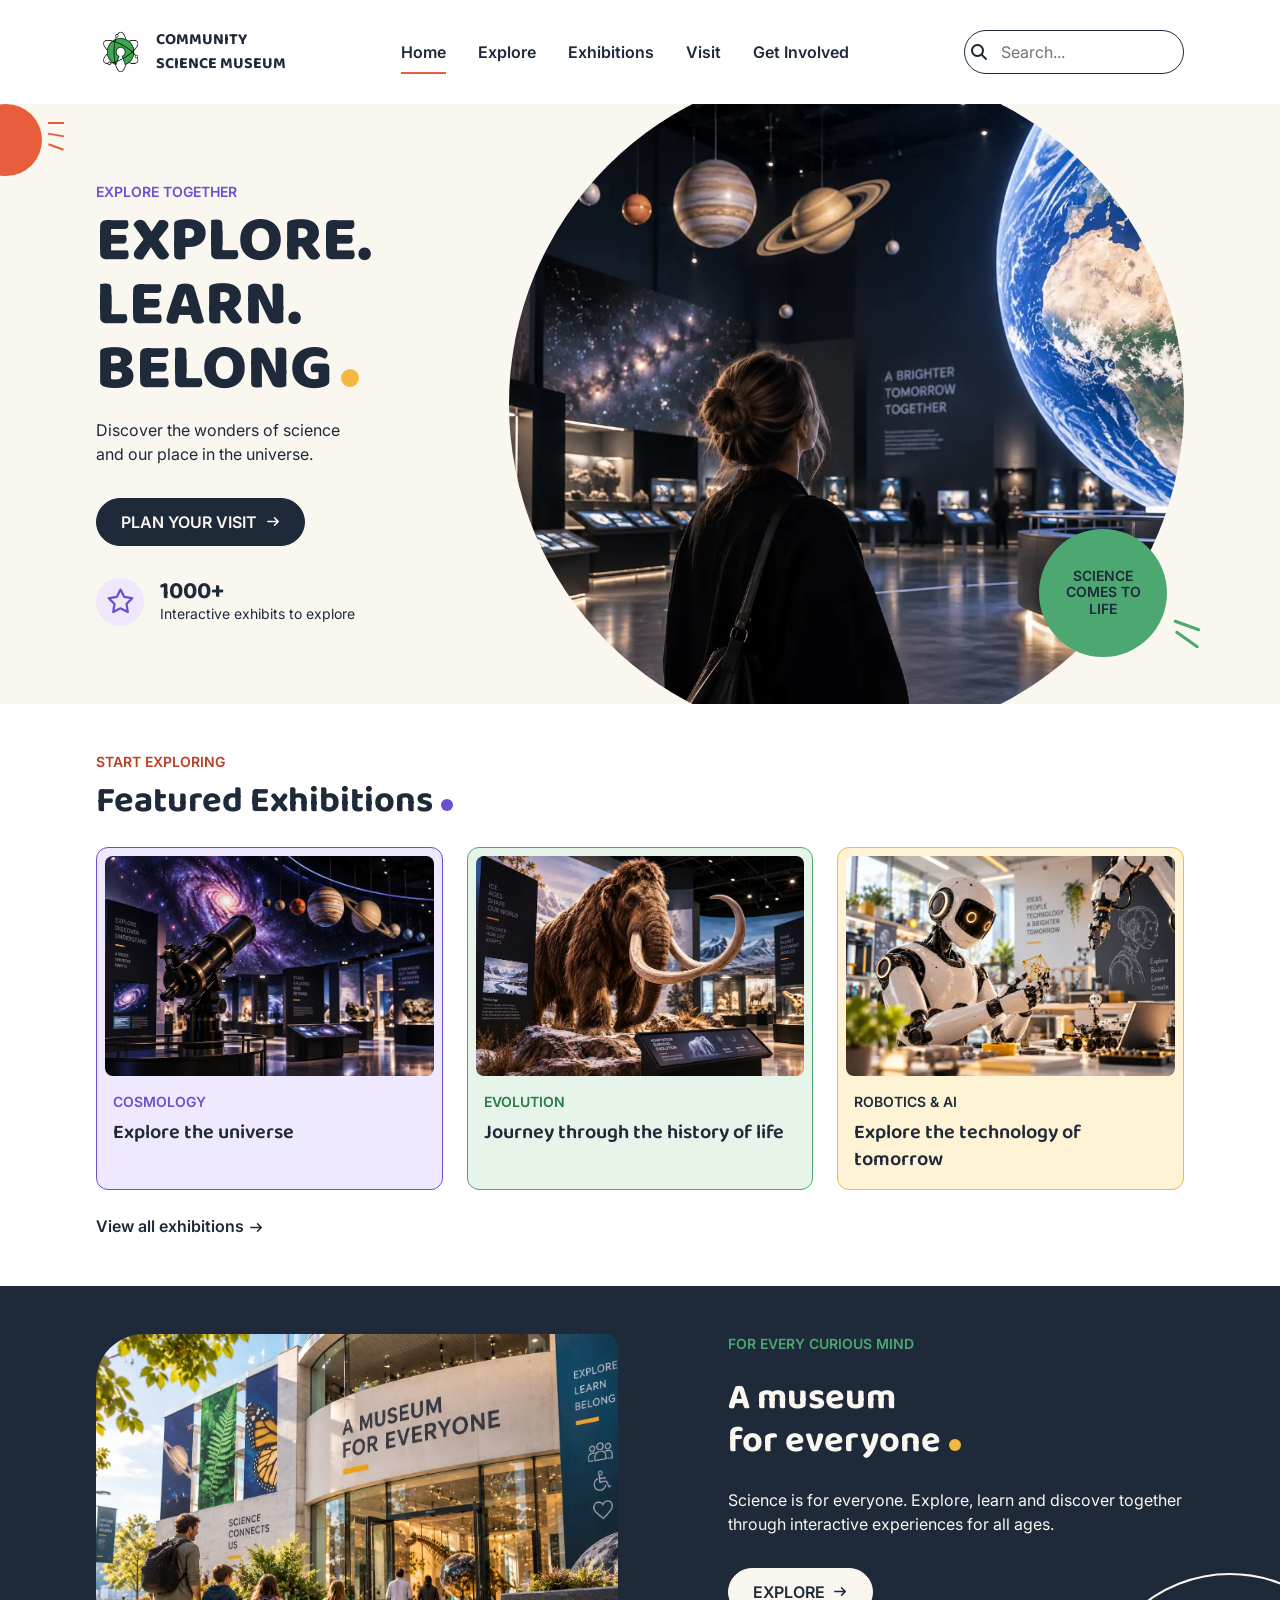
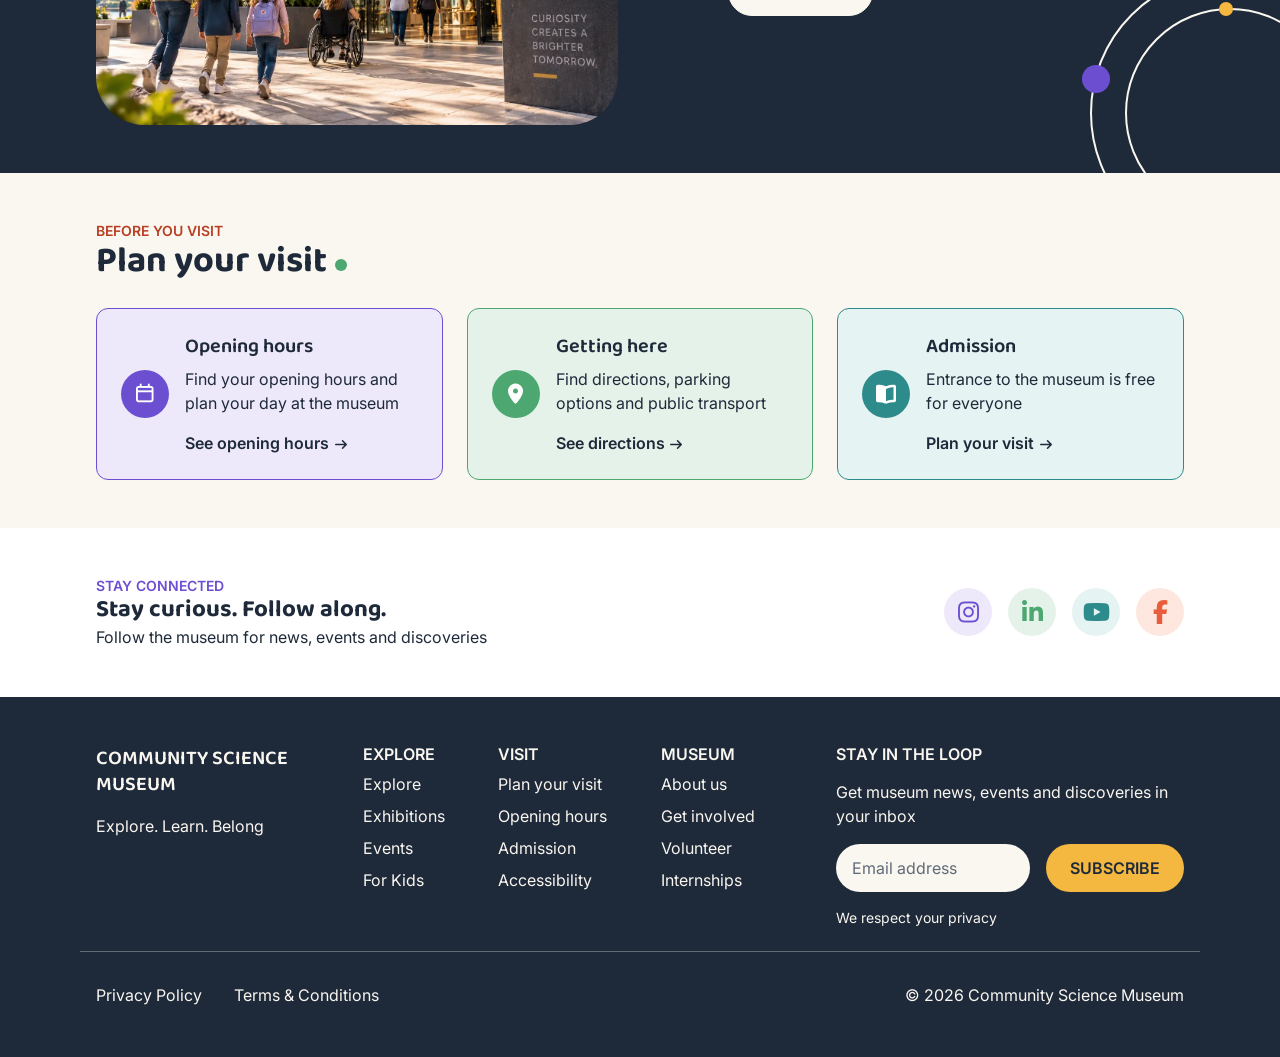
==== commit c514bfb8: "Polish responsive styling and accessibility" ====
--- a/index.html
+++ b/index.html
@@ -106,7 +106,7 @@
                 </picture>
             </div>
                 <div class="hero-badge">
-                    <span class="badge-text">SCIENCE<br />COMES TO<br /> LIFE.</span>
+                    <span class="badge-text">SCIENCE<br />COMES TO<br /> LIFE</span>
                     <span class="badge-ray badge-ray-one" aria-hidden="true"></span>
                     <span class="badge-ray badge-ray-two" aria-hidden="true"></span>
                 </div>
--- a/css/styles.css
+++ b/css/styles.css
@@ -222,29 +222,32 @@
 
 /* Buttons and links */
 
+.btn-primary,
+.btn-secondary {
+    display: inline-flex;
+    align-items: center;
+    justify-content: center;
+    gap: 8px;
+    min-height: 48px;
+    padding: 0 24px;
+    border-radius: 999px;
+    text-decoration: none;
+    font-size: 1rem;
+    font-weight: 600;
+    line-height: 1;
+    text-transform: uppercase;
+}
+
 .btn-primary {
-    display: inline-block;
-    padding: 14px var(--space-3);
     background-color: var(--color-navy);
     color: var(--color-background);
-    text-decoration: none;
-    border-radius: 999px;
-    font-weight: 600;
-    font-size: 1rem;
-    text-transform: uppercase;
+    border: 1px solid var(--color-navy);
 }
 
 .btn-secondary {
-    display: inline-block;
-    padding: 14px var(--space-3);
     background-color: var(--color-background);
     color: var(--color-navy);
-    text-decoration: none;
-    border-radius: 999px;
-    font-weight: 600;
-    font-size: 1rem;
     border: 1px solid var(--color-navy);
-    text-transform: uppercase;
 }
 
 .text-link {
@@ -333,7 +336,7 @@
 }
 
 .hero-description {
-    max-width: 20rem;
+    max-width: 24rem;
     margin-bottom: var(--space-4);
 
 }
@@ -360,12 +363,18 @@
 }
 
 .badge-text {
-    font-family: "Baloo 2", sans-serif;
-    font-size: 1rem;
-    line-height: 1.25;
-    font-weight: 400;
+    font-family: "Inter", sans-serif;
+    font-size: 0.875rem;
+    line-height: 1.2;
+    font-weight: 600;
     color: var(--color-navy);
+    text-align: center;
     text-transform: uppercase;
+}
+
+.explore-hero-badge .badge-text,
+.exhibitions-hero-badge .badge-text {
+    color: #080f16;
 }
 
 .badge-ray {
@@ -1284,6 +1293,12 @@
 
 .visit-location .heading-dot {
     background-color: var(--color-green);
+}
+
+.visit-location .btn-secondary {
+    background-color: #eef8f2;
+    border-color: var(--color-green);
+    color: var(--color-green-text);
 }
 
 .visit-info-text {
@@ -3226,7 +3241,7 @@
         display: block;
         position: absolute;
         top: 0;
-        left: -30px;
+        left: calc(max(0px, (100vw - 1440px) / 2) - 30px);
         width: 72px;
         height: 72px;
         border-radius: 50%;
